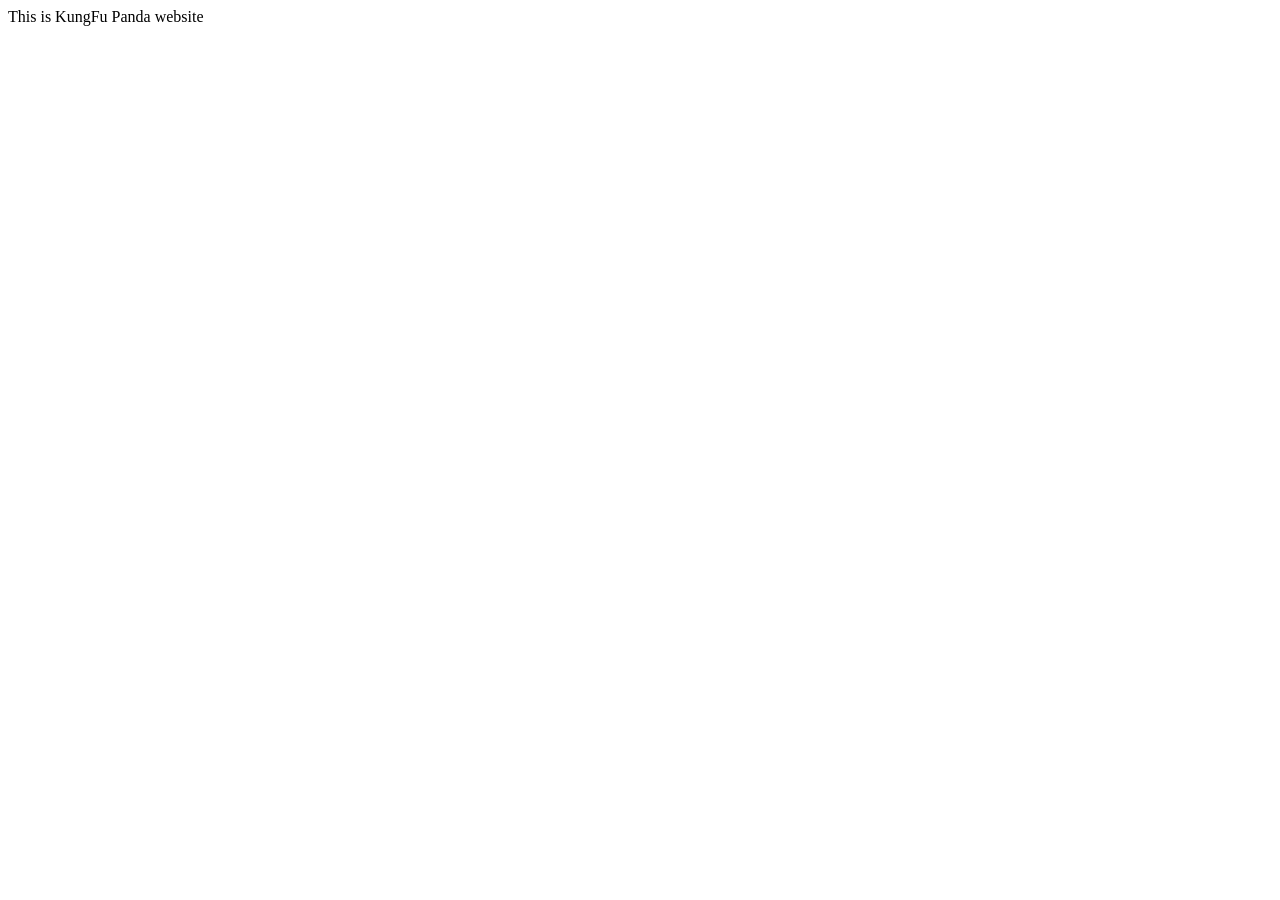
==== index.html @ 824d5fcd "this is a commit message template. You can edit it to describe your changes." ====
<html>
  <head>
    <!-- This is a comment -->
    <meta charset="UTF-8" />
    <meta name="description" content="KungFu Panda website">
    <!-- This is my first page -->
    <meta name="author" content="Tamer Solieman">
    <title>This is KungFu Panda</title>
  </head>
  <body>
    This is KungFu Panda website
  </body>
</html>
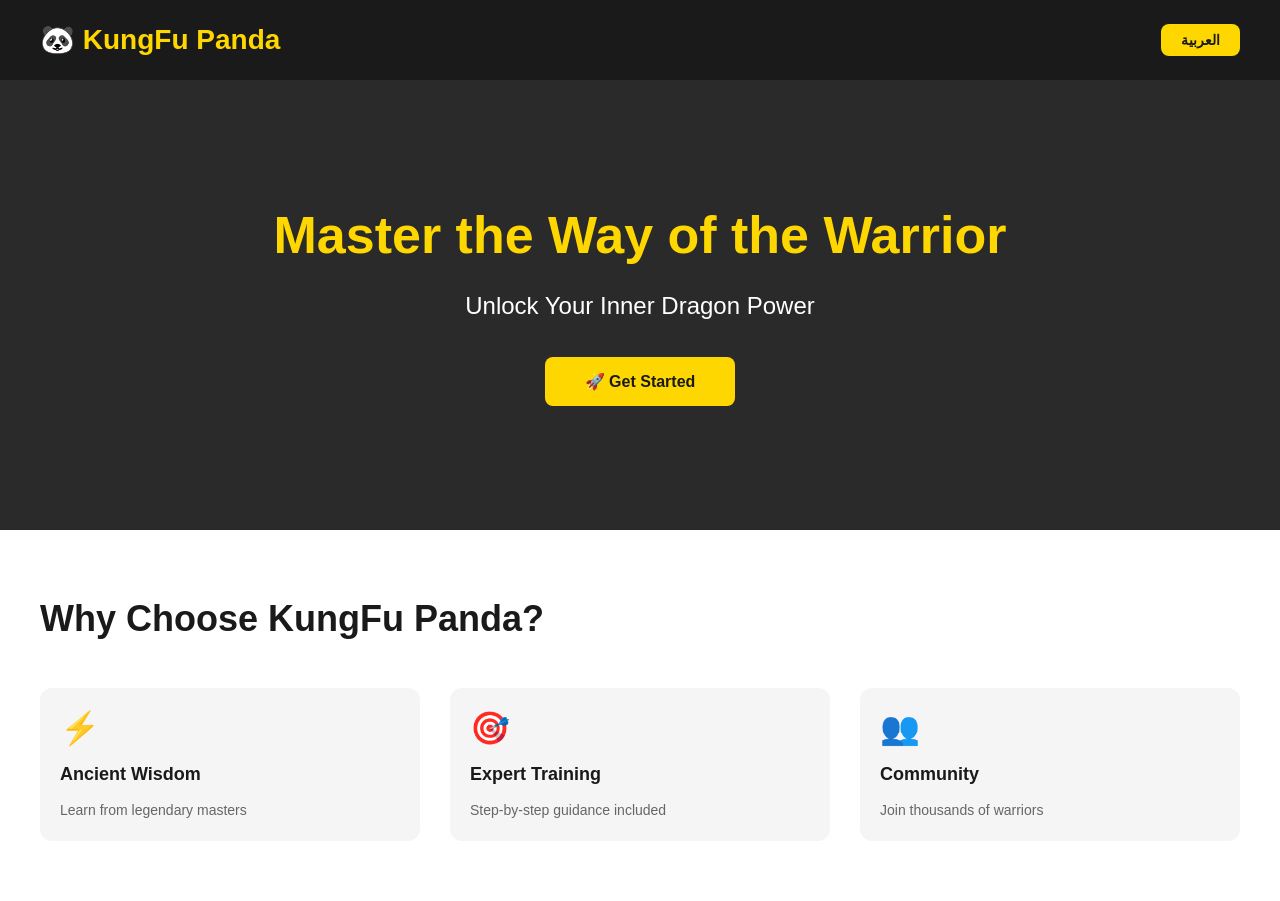
==== commit cf9b73ca: "Try to add the new design" ====
--- a/index.html
+++ b/index.html
@@ -1,13 +1,583 @@
-<html>
+<!DOCTYPE html>
+<html id="root" lang="en">
   <head>
-    <!-- This is a comment -->
     <meta charset="UTF-8" />
-    <meta name="description" content="KungFu Panda website">
-    <!-- This is my first page -->
+    <meta name="description" content="KungFu Panda - Master the Way of the Warrior">
     <meta name="author" content="Tamer Solieman">
-    <title>This is KungFu Panda</title>
+    <meta name="viewport" content="width=device-width, initial-scale=1.0">
+    <title>KungFu Panda</title>
+    <style>
+      /* ========================================
+         DESIGN SYSTEM VARIABLES (from personal.pen)
+         ======================================== */
+      :root {
+        /* Colors */
+        --color-primary: #FFD700;
+        --color-primary-dark: #FFC700;
+        --color-background-dark: #1a1a1a;
+        --color-background-darker: #2a2a2a;
+        --color-background-light: #FFFFFF;
+        --color-background-card: #f5f5f5;
+        --color-text-primary: #1a1a1a;
+        --color-text-secondary: #666666;
+        --color-text-light: #FFFFFF;
+
+        /* Typography - Font Sizes */
+        --font-size-logo: 28px;
+        --font-size-hero-title: 52px;
+        --font-size-hero-subtitle: 24px;
+        --font-size-section-title: 36px;
+        --font-size-feature-title: 18px;
+        --font-size-feature-desc: 14px;
+        --font-size-button: 16px;
+        --font-size-lang-switch: 14px;
+
+        /* Typography - Font Weights */
+        --font-weight-regular: 400;
+        --font-weight-semibold: 600;
+        --font-weight-bold: 700;
+
+        /* Spacing */
+        --spacing-xs: 8px;
+        --spacing-sm: 12px;
+        --spacing-md: 20px;
+        --spacing-lg: 40px;
+        --spacing-xl: 60px;
+        --spacing-gap-card: 20px;
+        --spacing-gap-content: 40px;
+        --spacing-gap-feature: 30px;
+
+        /* Border Radius */
+        --radius-button: 8px;
+        --radius-card: 12px;
+
+        /* Component Dimensions */
+        --header-height: 80px;
+        --hero-height: 450px;
+
+        /* Animation/Transition */
+        --transition-duration: 0.3s;
+      }
+
+      /* ========================================
+         GLOBAL STYLES
+         ======================================== */
+      * {
+        margin: 0;
+        padding: 0;
+        box-sizing: border-box;
+      }
+
+      html {
+        scroll-behavior: smooth;
+      }
+
+      body {
+        font-family: -apple-system, BlinkMacSystemFont, 'Segoe UI', 'Roboto', 'Inter', sans-serif;
+        background-color: var(--color-background-light);
+        color: var(--color-text-primary);
+        line-height: 1.6;
+      }
+
+      /* ========================================
+         HEADER & NAVIGATION
+         ======================================== */
+      header {
+        background-color: var(--color-background-dark);
+        height: var(--header-height);
+        padding: var(--spacing-md) var(--spacing-lg);
+        display: flex;
+        justify-content: space-between;
+        align-items: center;
+        position: relative;
+        z-index: 100;
+      }
+
+      .logo {
+        font-size: var(--font-size-logo);
+        font-weight: var(--font-weight-bold);
+        color: var(--color-primary);
+        letter-spacing: 0;
+        white-space: nowrap;
+      }
+
+      .language-switch {
+        background-color: var(--color-primary);
+        color: var(--color-background-dark);
+        border: none;
+        padding: var(--spacing-xs) var(--spacing-md);
+        border-radius: var(--radius-button);
+        font-size: var(--font-size-lang-switch);
+        font-weight: var(--font-weight-semibold);
+        cursor: pointer;
+        transition: all var(--transition-duration) ease;
+        white-space: nowrap;
+      }
+
+      .language-switch:hover {
+        background-color: var(--color-primary-dark);
+        transform: translateY(-2px);
+      }
+
+      .language-switch:active {
+        transform: translateY(0);
+      }
+
+      /* ========================================
+         HERO SECTION
+         ======================================== */
+      .hero {
+        background-color: var(--color-background-darker);
+        padding: var(--spacing-xl) var(--spacing-lg);
+        display: flex;
+        flex-direction: column;
+        justify-content: center;
+        align-items: center;
+        gap: var(--spacing-md);
+        min-height: var(--hero-height);
+        text-align: center;
+      }
+
+      .hero h1 {
+        font-size: var(--font-size-hero-title);
+        font-weight: var(--font-weight-bold);
+        color: var(--color-primary);
+        max-width: 900px;
+        line-height: 1.2;
+      }
+
+      .hero p {
+        font-size: var(--font-size-hero-subtitle);
+        font-weight: var(--font-weight-regular);
+        color: var(--color-text-light);
+        max-width: 900px;
+      }
+
+      .hero .cta-button {
+        margin-top: var(--spacing-sm);
+      }
+
+      /* ========================================
+         CTA BUTTON
+         ======================================== */
+      .cta-button {
+        background-color: var(--color-primary);
+        color: var(--color-background-dark);
+        border: none;
+        padding: 15px var(--spacing-lg);
+        border-radius: var(--radius-button);
+        font-size: var(--font-size-button);
+        font-weight: var(--font-weight-semibold);
+        cursor: pointer;
+        transition: all var(--transition-duration) ease;
+        display: inline-block;
+        user-select: none;
+      }
+
+      .cta-button:hover {
+        background-color: var(--color-primary-dark);
+        transform: translateY(-2px);
+        box-shadow: 0 4px 12px rgba(255, 215, 0, 0.3);
+      }
+
+      .cta-button:active {
+        transform: translateY(0);
+      }
+
+      /* ========================================
+         CONTENT SECTION
+         ======================================== */
+      .content-section {
+        background-color: var(--color-background-light);
+        padding: var(--spacing-xl) var(--spacing-lg);
+      }
+
+      .section-title {
+        font-size: var(--font-size-section-title);
+        font-weight: var(--font-weight-bold);
+        color: var(--color-text-primary);
+        margin-bottom: var(--spacing-gap-content);
+        text-align: left;
+      }
+
+      /* ========================================
+         FEATURES GRID
+         ======================================== */
+      .features {
+        display: grid;
+        grid-template-columns: repeat(auto-fit, minmax(320px, 1fr));
+        gap: var(--spacing-gap-feature);
+      }
+
+      .feature-card {
+        background-color: var(--color-background-card);
+        padding: var(--spacing-gap-card);
+        border-radius: var(--radius-card);
+        display: flex;
+        flex-direction: column;
+        gap: var(--spacing-sm);
+        transition: all var(--transition-duration) ease;
+      }
+
+      .feature-card:hover {
+        transform: translateY(-4px);
+        box-shadow: 0 8px 16px rgba(0, 0, 0, 0.1);
+      }
+
+      .feature-icon {
+        font-size: 32px;
+        line-height: 1;
+        height: 40px;
+        display: flex;
+        align-items: center;
+      }
+
+      .feature-title {
+        font-size: var(--font-size-feature-title);
+        font-weight: var(--font-weight-bold);
+        color: var(--color-text-primary);
+      }
+
+      .feature-desc {
+        font-size: var(--font-size-feature-desc);
+        color: var(--color-text-secondary);
+        line-height: 1.5;
+      }
+
+      /* ========================================
+         LANGUAGE SUPPORT (RTL/LTR)
+         ======================================== */
+      .hidden {
+        display: none !important;
+      }
+
+      html[lang="en"] {
+        direction: ltr;
+      }
+
+      html[lang="ar"] {
+        direction: rtl;
+      }
+
+      html[lang="ar"] header {
+        flex-direction: row-reverse;
+      }
+
+      html[lang="ar"] .section-title {
+        text-align: right;
+      }
+
+      html[lang="ar"] .hero h1,
+      html[lang="ar"] .hero p {
+        text-align: right;
+      }
+
+      html[lang="ar"] .feature-card {
+        text-align: right;
+      }
+
+      html[lang="ar"] .feature-icon {
+        justify-content: flex-end;
+      }
+
+      /* ========================================
+         RESPONSIVE DESIGN - Tablet
+         ======================================== */
+      @media (max-width: 1024px) {
+        .hero h1 {
+          font-size: 42px;
+        }
+
+        .hero p {
+          font-size: 20px;
+        }
+
+        .section-title {
+          font-size: 28px;
+        }
+      }
+
+      /* ========================================
+         RESPONSIVE DESIGN - Mobile
+         ======================================== */
+      @media (max-width: 768px) {
+        header {
+          padding: var(--spacing-md) var(--spacing-md);
+          height: auto;
+          flex-wrap: wrap;
+          gap: var(--spacing-md);
+        }
+
+        .logo {
+          font-size: 24px;
+        }
+
+        .language-switch {
+          padding: var(--spacing-xs) 16px;
+          font-size: 12px;
+        }
+
+        .hero {
+          padding: var(--spacing-lg) var(--spacing-md);
+          min-height: 350px;
+          gap: var(--spacing-md);
+        }
+
+        .hero h1 {
+          font-size: 32px;
+        }
+
+        .hero p {
+          font-size: 18px;
+        }
+
+        .cta-button {
+          padding: 12px 32px;
+          font-size: 14px;
+        }
+
+        .content-section {
+          padding: var(--spacing-lg) var(--spacing-md);
+        }
+
+        .section-title {
+          font-size: 24px;
+          margin-bottom: 30px;
+        }
+
+        .features {
+          grid-template-columns: 1fr;
+          gap: 20px;
+        }
+
+        .feature-card {
+          padding: 16px;
+        }
+      }
+
+      /* ========================================
+         RESPONSIVE DESIGN - Small Mobile
+         ======================================== */
+      @media (max-width: 480px) {
+        header {
+          flex-direction: column;
+          gap: var(--spacing-sm);
+          padding: var(--spacing-md) var(--spacing-md);
+        }
+
+        html[lang="ar"] header {
+          flex-direction: column;
+        }
+
+        .logo {
+          font-size: 20px;
+        }
+
+        .hero {
+          padding: 30px 15px;
+          gap: 16px;
+        }
+
+        .hero h1 {
+          font-size: 24px;
+        }
+
+        .hero p {
+          font-size: 16px;
+        }
+
+        .cta-button {
+          padding: 12px 24px;
+          font-size: 14px;
+        }
+
+        .content-section {
+          padding: 30px 15px;
+        }
+
+        .section-title {
+          font-size: 20px;
+          margin-bottom: 20px;
+        }
+
+        .feature-card {
+          padding: 12px;
+        }
+
+        .feature-title {
+          font-size: 16px;
+        }
+
+        .feature-desc {
+          font-size: 13px;
+        }
+      }
+
+      /* ========================================
+         ACCESSIBILITY
+         ======================================== */
+      @media (prefers-reduced-motion: reduce) {
+        * {
+          animation-duration: 0.01ms !important;
+          animation-iteration-count: 1 !important;
+          transition-duration: 0.01ms !important;
+        }
+      }
+
+      @media (prefers-color-scheme: dark) {
+        :root {
+          --color-background-card: #333333;
+          --color-text-secondary: #999999;
+        }
+      }
+    </style>
   </head>
   <body>
-    This is KungFu Panda website
+    <!-- ============ HEADER ============ -->
+    <header>
+      <div class="logo">
+        <span class="en-content">🐼 KungFu Panda</span>
+        <span class="ar-content hidden">🐼 كونغ فو باندا</span>
+      </div>
+      <button class="language-switch" onclick="toggleLanguage()" aria-label="Toggle language">
+        <span class="en-content">العربية</span>
+        <span class="ar-content hidden">English</span>
+      </button>
+    </header>
+
+    <!-- ============ HERO SECTION ============ -->
+    <section class="hero">
+      <h1 class="en-content">Master the Way of the Warrior</h1>
+      <h1 class="ar-content hidden">إتقن طريق المحارب</h1>
+
+      <p class="en-content">Unlock Your Inner Dragon Power</p>
+      <p class="ar-content hidden">أطلق قوة التنين الداخلية</p>
+
+      <button class="cta-button" onclick="handleCTA()">
+        <span class="en-content">🚀 Get Started</span>
+        <span class="ar-content hidden">ابدأ الآن 🚀</span>
+      </button>
+    </section>
+
+    <!-- ============ CONTENT SECTION ============ -->
+    <section class="content-section">
+      <h2 class="section-title">
+        <span class="en-content">Why Choose KungFu Panda?</span>
+        <span class="ar-content hidden">لماذا تختار كونغ فو باندا؟</span>
+      </h2>
+
+      <div class="features">
+        <!-- Feature Card 1: Ancient Wisdom -->
+        <article class="feature-card">
+          <div class="feature-icon" aria-hidden="true">⚡</div>
+          <h3 class="feature-title">
+            <span class="en-content">Ancient Wisdom</span>
+            <span class="ar-content hidden">الحكمة القديمة</span>
+          </h3>
+          <p class="feature-desc">
+            <span class="en-content">Learn from legendary masters</span>
+            <span class="ar-content hidden">تعلم من الأساتذة الأسطوريين</span>
+          </p>
+        </article>
+
+        <!-- Feature Card 2: Expert Training -->
+        <article class="feature-card">
+          <div class="feature-icon" aria-hidden="true">🎯</div>
+          <h3 class="feature-title">
+            <span class="en-content">Expert Training</span>
+            <span class="ar-content hidden">التدريب المتخصص</span>
+          </h3>
+          <p class="feature-desc">
+            <span class="en-content">Step-by-step guidance included</span>
+            <span class="ar-content hidden">إرشادات خطوة بخطوة مضمونة</span>
+          </p>
+        </article>
+
+        <!-- Feature Card 3: Community -->
+        <article class="feature-card">
+          <div class="feature-icon" aria-hidden="true">👥</div>
+          <h3 class="feature-title">
+            <span class="en-content">Community</span>
+            <span class="ar-content hidden">المجتمع</span>
+          </h3>
+          <p class="feature-desc">
+            <span class="en-content">Join thousands of warriors</span>
+            <span class="ar-content hidden">انضم لآلاف المحاربين</span>
+          </p>
+        </article>
+      </div>
+    </section>
+
+    <!-- ============ JAVASCRIPT ============ -->
+    <script>
+      /**
+       * Toggle between English and Arabic languages
+       * Switches language, updates visibility, and saves preference
+       */
+      function toggleLanguage() {
+        const root = document.getElementById('root');
+        const enElements = document.querySelectorAll('.en-content');
+        const arElements = document.querySelectorAll('.ar-content');
+        const currentLang = root.lang;
+
+        if (currentLang === 'en') {
+          // Switch to Arabic (RTL)
+          root.lang = 'ar';
+          enElements.forEach(el => el.classList.add('hidden'));
+          arElements.forEach(el => el.classList.remove('hidden'));
+          localStorage.setItem('preferredLanguage', 'ar');
+          document.documentElement.setAttribute('lang', 'ar');
+        } else {
+          // Switch to English (LTR)
+          root.lang = 'en';
+          enElements.forEach(el => el.classList.remove('hidden'));
+          arElements.forEach(el => el.classList.add('hidden'));
+          localStorage.setItem('preferredLanguage', 'en');
+          document.documentElement.setAttribute('lang', 'en');
+        }
+      }
+
+      /**
+       * Handle CTA button click
+       * Shows a message in the user's selected language
+       */
+      function handleCTA() {
+        const lang = document.getElementById('root').lang;
+        const messages = {
+          en: 'Thank you for your interest! This is a prototype.',
+          ar: 'شكراً لاهتمامك! هذا نموذج أولي.'
+        };
+        alert(messages[lang] || messages.en);
+      }
+
+      /**
+       * Initialize language preference on page load
+       * Loads saved language from localStorage or defaults to English
+       */
+      function initializeLanguage() {
+        const root = document.getElementById('root');
+        const savedLang = localStorage.getItem('preferredLanguage') || 'en';
+        const enElements = document.querySelectorAll('.en-content');
+        const arElements = document.querySelectorAll('.ar-content');
+
+        root.lang = savedLang;
+        document.documentElement.setAttribute('lang', savedLang);
+
+        if (savedLang === 'ar') {
+          enElements.forEach(el => el.classList.add('hidden'));
+          arElements.forEach(el => el.classList.remove('hidden'));
+        } else {
+          enElements.forEach(el => el.classList.remove('hidden'));
+          arElements.forEach(el => el.classList.add('hidden'));
+        }
+      }
+
+      // Initialize on page load
+      if (document.readyState === 'loading') {
+        document.addEventListener('DOMContentLoaded', initializeLanguage);
+      } else {
+        initializeLanguage();
+      }
+    </script>
   </body>
 </html>
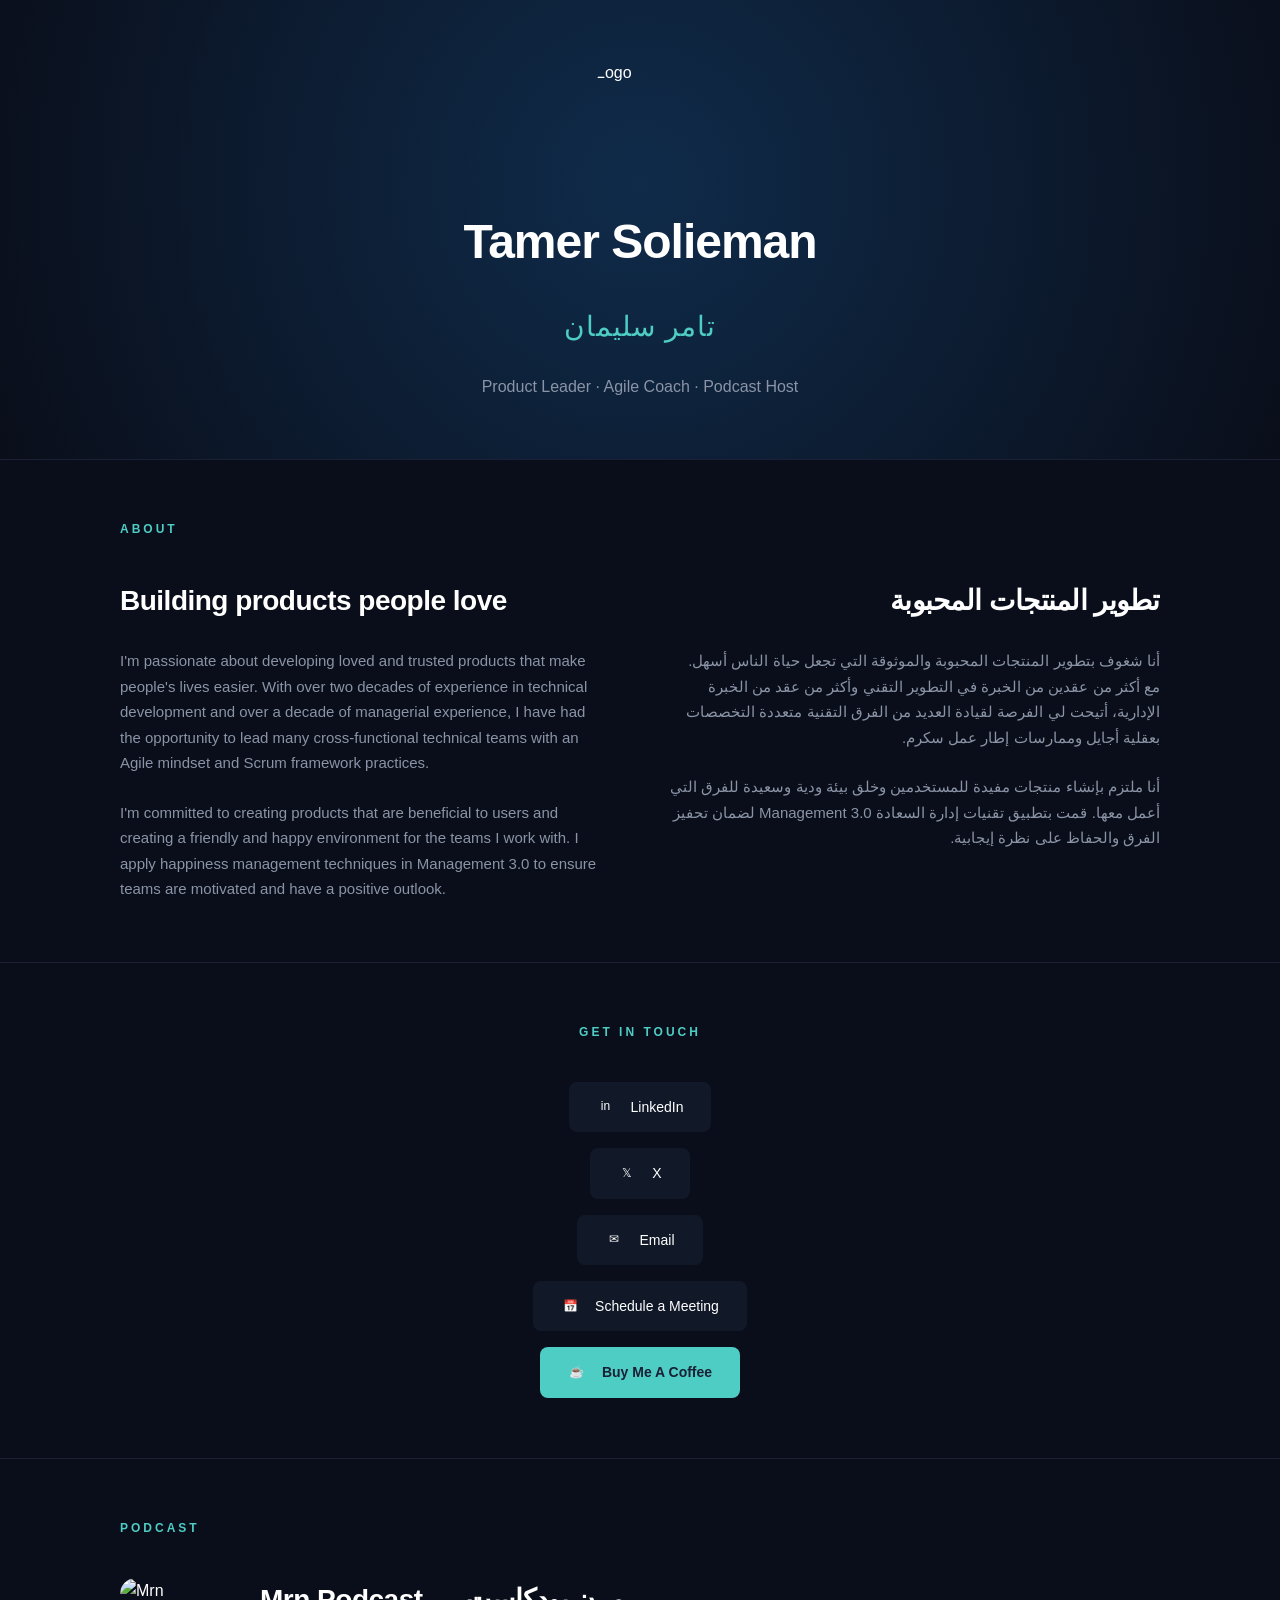
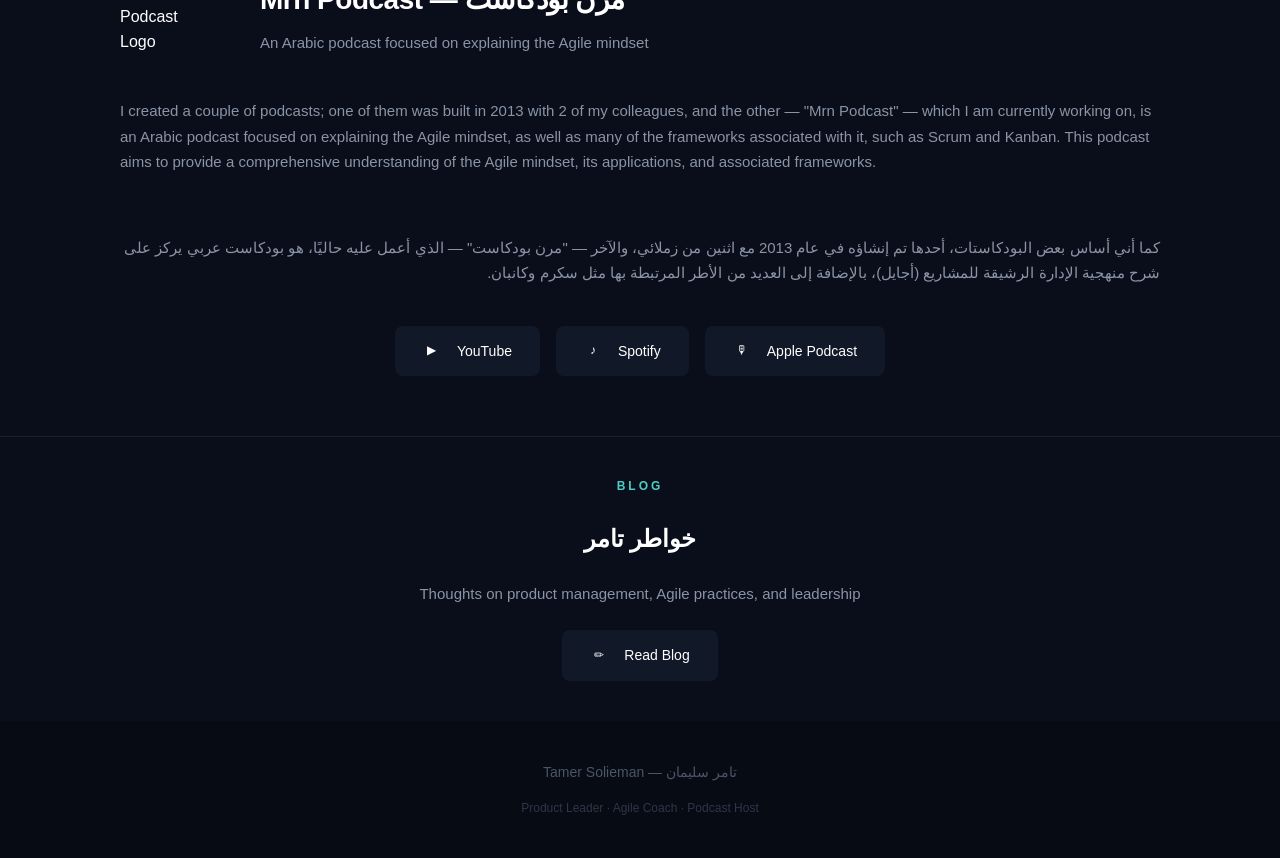
==== commit b9bd5f1b: "Add the new design for the website, including the new index.html and the settings for the VSCode edi" ====
--- a/index.html
+++ b/index.html
@@ -1,583 +1,127 @@
 <!DOCTYPE html>
-<html id="root" lang="en">
-  <head>
-    <meta charset="UTF-8" />
-    <meta name="description" content="KungFu Panda - Master the Way of the Warrior">
+<html lang="en">
+<head>
+    <meta charset="UTF-8">
+    <meta name="viewport" content="width=device-width, initial-scale=1.0">
+    <meta name="description" content="Tamer Solieman - Product Leader, Agile Coach, and Podcast Host">
     <meta name="author" content="Tamer Solieman">
-    <meta name="viewport" content="width=device-width, initial-scale=1.0">
-    <title>KungFu Panda</title>
-    <style>
-      /* ========================================
-         DESIGN SYSTEM VARIABLES (from personal.pen)
-         ======================================== */
-      :root {
-        /* Colors */
-        --color-primary: #FFD700;
-        --color-primary-dark: #FFC700;
-        --color-background-dark: #1a1a1a;
-        --color-background-darker: #2a2a2a;
-        --color-background-light: #FFFFFF;
-        --color-background-card: #f5f5f5;
-        --color-text-primary: #1a1a1a;
-        --color-text-secondary: #666666;
-        --color-text-light: #FFFFFF;
+    <title>Tamer Solieman — تامر سليمان</title>
+    <link rel="stylesheet" href="styles.css">
+</head>
+<body>
+    <main class="personal-page">
+        <!-- Header Section -->
+        <section class="header">
+            <div class="logo">
+                <img src="./images/generated-1770490491714.png" alt="Logo">
+            </div>
+            <h1 class="name-en">Tamer Solieman</h1>
+            <h2 class="name-ar">تامر سليمان</h2>
+            <p class="tagline">Product Leader · Agile Coach · Podcast Host</p>
+        </section>
 
-        /* Typography - Font Sizes */
-        --font-size-logo: 28px;
-        --font-size-hero-title: 52px;
-        --font-size-hero-subtitle: 24px;
-        --font-size-section-title: 36px;
-        --font-size-feature-title: 18px;
-        --font-size-feature-desc: 14px;
-        --font-size-button: 16px;
-        --font-size-lang-switch: 14px;
+        <!-- Divider -->
+        <div class="divider"></div>
 
-        /* Typography - Font Weights */
-        --font-weight-regular: 400;
-        --font-weight-semibold: 600;
-        --font-weight-bold: 700;
+        <!-- About Section -->
+        <section class="about-section">
+            <h3 class="section-label">ABOUT</h3>
+            <div class="about-columns">
+                <div class="about-column">
+                    <h4 class="about-title">Building products people love</h4>
+                    <p class="about-text">I'm passionate about developing loved and trusted products that make people's lives easier. With over two decades of experience in technical development and over a decade of managerial experience, I have had the opportunity to lead many cross-functional technical teams with an Agile mindset and Scrum framework practices.</p>
+                    <p class="about-text">I'm committed to creating products that are beneficial to users and creating a friendly and happy environment for the teams I work with. I apply happiness management techniques in Management 3.0 to ensure teams are motivated and have a positive outlook.</p>
+                </div>
+                <div class="about-column about-ar">
+                    <h4 class="about-title">تطوير المنتجات المحبوبة</h4>
+                    <p class="about-text">أنا شغوف بتطوير المنتجات المحبوبة والموثوقة التي تجعل حياة الناس أسهل. مع أكثر من عقدين من الخبرة في التطوير التقني وأكثر من عقد من الخبرة الإدارية، أتيحت لي الفرصة لقيادة العديد من الفرق التقنية متعددة التخصصات بعقلية أجايل وممارسات إطار عمل سكرم.</p>
+                    <p class="about-text">أنا ملتزم بإنشاء منتجات مفيدة للمستخدمين وخلق بيئة ودية وسعيدة للفرق التي أعمل معها. قمت بتطبيق تقنيات إدارة السعادة Management 3.0 لضمان تحفيز الفرق والحفاظ على نظرة إيجابية.</p>
+                </div>
+            </div>
+        </section>
 
-        /* Spacing */
-        --spacing-xs: 8px;
-        --spacing-sm: 12px;
-        --spacing-md: 20px;
-        --spacing-lg: 40px;
-        --spacing-xl: 60px;
-        --spacing-gap-card: 20px;
-        --spacing-gap-content: 40px;
-        --spacing-gap-feature: 30px;
+        <!-- Divider -->
+        <div class="divider"></div>
 
-        /* Border Radius */
-        --radius-button: 8px;
-        --radius-card: 12px;
+        <!-- Contact Section -->
+        <section class="contact-section">
+            <h3 class="section-label">GET IN TOUCH</h3>
+            <div class="contact-buttons">
+                <a href="#" class="btn btn-secondary">
+                    <span class="icon">in</span>
+                    LinkedIn
+                </a>
+                <a href="#" class="btn btn-secondary">
+                    <span class="icon">𝕏</span>
+                    X
+                </a>
+                <a href="#" class="btn btn-secondary">
+                    <span class="icon">✉</span>
+                    Email
+                </a>
+                <a href="#" class="btn btn-secondary">
+                    <span class="icon">📅</span>
+                    Schedule a Meeting
+                </a>
+                <a href="#" class="btn btn-primary">
+                    <span class="icon">☕</span>
+                    Buy Me A Coffee
+                </a>
+            </div>
+        </section>
 
-        /* Component Dimensions */
-        --header-height: 80px;
-        --hero-height: 450px;
+        <!-- Divider -->
+        <div class="divider"></div>
 
-        /* Animation/Transition */
-        --transition-duration: 0.3s;
-      }
+        <!-- Podcast Section -->
+        <section class="podcast-section">
+            <h3 class="section-label">PODCAST</h3>
+            <div class="podcast-header">
+                <img src="./images/generated-1770490557885.png" alt="Mrn Podcast Logo" class="podcast-logo">
+                <div class="podcast-title-group">
+                    <h4 class="podcast-title">Mrn Podcast — مرن بودكاست</h4>
+                    <p class="podcast-subtitle">An Arabic podcast focused on explaining the Agile mindset</p>
+                </div>
+            </div>
+            <div class="podcast-description">
+                <p class="podcast-text">I created a couple of podcasts; one of them was built in 2013 with 2 of my colleagues, and the other — "Mrn Podcast" — which I am currently working on, is an Arabic podcast focused on explaining the Agile mindset, as well as many of the frameworks associated with it, such as Scrum and Kanban. This podcast aims to provide a comprehensive understanding of the Agile mindset, its applications, and associated frameworks.</p>
+                <p class="podcast-text podcast-text-ar">كما أني أساس بعض البودكاستات، أحدها تم إنشاؤه في عام 2013 مع اثنين من زملائي، والآخر — "مرن بودكاست" — الذي أعمل عليه حاليًا، هو بودكاست عربي يركز على شرح منهجية الإدارة الرشيقة للمشاريع (أجايل)، بالإضافة إلى العديد من الأطر المرتبطة بها مثل سكرم وكانبان.</p>
+            </div>
+            <div class="podcast-platforms">
+                <a href="#" class="btn btn-secondary">
+                    <span class="icon">▶</span>
+                    YouTube
+                </a>
+                <a href="#" class="btn btn-secondary">
+                    <span class="icon">♪</span>
+                    Spotify
+                </a>
+                <a href="#" class="btn btn-secondary">
+                    <span class="icon">🎙</span>
+                    Apple Podcast
+                </a>
+            </div>
+        </section>
 
-      /* ========================================
-         GLOBAL STYLES
-         ======================================== */
-      * {
-        margin: 0;
-        padding: 0;
-        box-sizing: border-box;
-      }
+        <!-- Divider -->
+        <div class="divider"></div>
 
-      html {
-        scroll-behavior: smooth;
-      }
+        <!-- Blog Section -->
+        <section class="blog-section">
+            <h3 class="section-label">BLOG</h3>
+            <h4 class="blog-title">خواطر تامر</h4>
+            <p class="blog-desc">Thoughts on product management, Agile practices, and leadership</p>
+            <a href="#" class="btn btn-secondary">
+                <span class="icon">✏</span>
+                Read Blog
+            </a>
+        </section>
 
-      body {
-        font-family: -apple-system, BlinkMacSystemFont, 'Segoe UI', 'Roboto', 'Inter', sans-serif;
-        background-color: var(--color-background-light);
-        color: var(--color-text-primary);
-        line-height: 1.6;
-      }
-
-      /* ========================================
-         HEADER & NAVIGATION
-         ======================================== */
-      header {
-        background-color: var(--color-background-dark);
-        height: var(--header-height);
-        padding: var(--spacing-md) var(--spacing-lg);
-        display: flex;
-        justify-content: space-between;
-        align-items: center;
-        position: relative;
-        z-index: 100;
-      }
-
-      .logo {
-        font-size: var(--font-size-logo);
-        font-weight: var(--font-weight-bold);
-        color: var(--color-primary);
-        letter-spacing: 0;
-        white-space: nowrap;
-      }
-
-      .language-switch {
-        background-color: var(--color-primary);
-        color: var(--color-background-dark);
-        border: none;
-        padding: var(--spacing-xs) var(--spacing-md);
-        border-radius: var(--radius-button);
-        font-size: var(--font-size-lang-switch);
-        font-weight: var(--font-weight-semibold);
-        cursor: pointer;
-        transition: all var(--transition-duration) ease;
-        white-space: nowrap;
-      }
-
-      .language-switch:hover {
-        background-color: var(--color-primary-dark);
-        transform: translateY(-2px);
-      }
-
-      .language-switch:active {
-        transform: translateY(0);
-      }
-
-      /* ========================================
-         HERO SECTION
-         ======================================== */
-      .hero {
-        background-color: var(--color-background-darker);
-        padding: var(--spacing-xl) var(--spacing-lg);
-        display: flex;
-        flex-direction: column;
-        justify-content: center;
-        align-items: center;
-        gap: var(--spacing-md);
-        min-height: var(--hero-height);
-        text-align: center;
-      }
-
-      .hero h1 {
-        font-size: var(--font-size-hero-title);
-        font-weight: var(--font-weight-bold);
-        color: var(--color-primary);
-        max-width: 900px;
-        line-height: 1.2;
-      }
-
-      .hero p {
-        font-size: var(--font-size-hero-subtitle);
-        font-weight: var(--font-weight-regular);
-        color: var(--color-text-light);
-        max-width: 900px;
-      }
-
-      .hero .cta-button {
-        margin-top: var(--spacing-sm);
-      }
-
-      /* ========================================
-         CTA BUTTON
-         ======================================== */
-      .cta-button {
-        background-color: var(--color-primary);
-        color: var(--color-background-dark);
-        border: none;
-        padding: 15px var(--spacing-lg);
-        border-radius: var(--radius-button);
-        font-size: var(--font-size-button);
-        font-weight: var(--font-weight-semibold);
-        cursor: pointer;
-        transition: all var(--transition-duration) ease;
-        display: inline-block;
-        user-select: none;
-      }
-
-      .cta-button:hover {
-        background-color: var(--color-primary-dark);
-        transform: translateY(-2px);
-        box-shadow: 0 4px 12px rgba(255, 215, 0, 0.3);
-      }
-
-      .cta-button:active {
-        transform: translateY(0);
-      }
-
-      /* ========================================
-         CONTENT SECTION
-         ======================================== */
-      .content-section {
-        background-color: var(--color-background-light);
-        padding: var(--spacing-xl) var(--spacing-lg);
-      }
-
-      .section-title {
-        font-size: var(--font-size-section-title);
-        font-weight: var(--font-weight-bold);
-        color: var(--color-text-primary);
-        margin-bottom: var(--spacing-gap-content);
-        text-align: left;
-      }
-
-      /* ========================================
-         FEATURES GRID
-         ======================================== */
-      .features {
-        display: grid;
-        grid-template-columns: repeat(auto-fit, minmax(320px, 1fr));
-        gap: var(--spacing-gap-feature);
-      }
-
-      .feature-card {
-        background-color: var(--color-background-card);
-        padding: var(--spacing-gap-card);
-        border-radius: var(--radius-card);
-        display: flex;
-        flex-direction: column;
-        gap: var(--spacing-sm);
-        transition: all var(--transition-duration) ease;
-      }
-
-      .feature-card:hover {
-        transform: translateY(-4px);
-        box-shadow: 0 8px 16px rgba(0, 0, 0, 0.1);
-      }
-
-      .feature-icon {
-        font-size: 32px;
-        line-height: 1;
-        height: 40px;
-        display: flex;
-        align-items: center;
-      }
-
-      .feature-title {
-        font-size: var(--font-size-feature-title);
-        font-weight: var(--font-weight-bold);
-        color: var(--color-text-primary);
-      }
-
-      .feature-desc {
-        font-size: var(--font-size-feature-desc);
-        color: var(--color-text-secondary);
-        line-height: 1.5;
-      }
-
-      /* ========================================
-         LANGUAGE SUPPORT (RTL/LTR)
-         ======================================== */
-      .hidden {
-        display: none !important;
-      }
-
-      html[lang="en"] {
-        direction: ltr;
-      }
-
-      html[lang="ar"] {
-        direction: rtl;
-      }
-
-      html[lang="ar"] header {
-        flex-direction: row-reverse;
-      }
-
-      html[lang="ar"] .section-title {
-        text-align: right;
-      }
-
-      html[lang="ar"] .hero h1,
-      html[lang="ar"] .hero p {
-        text-align: right;
-      }
-
-      html[lang="ar"] .feature-card {
-        text-align: right;
-      }
-
-      html[lang="ar"] .feature-icon {
-        justify-content: flex-end;
-      }
-
-      /* ========================================
-         RESPONSIVE DESIGN - Tablet
-         ======================================== */
-      @media (max-width: 1024px) {
-        .hero h1 {
-          font-size: 42px;
-        }
-
-        .hero p {
-          font-size: 20px;
-        }
-
-        .section-title {
-          font-size: 28px;
-        }
-      }
-
-      /* ========================================
-         RESPONSIVE DESIGN - Mobile
-         ======================================== */
-      @media (max-width: 768px) {
-        header {
-          padding: var(--spacing-md) var(--spacing-md);
-          height: auto;
-          flex-wrap: wrap;
-          gap: var(--spacing-md);
-        }
-
-        .logo {
-          font-size: 24px;
-        }
-
-        .language-switch {
-          padding: var(--spacing-xs) 16px;
-          font-size: 12px;
-        }
-
-        .hero {
-          padding: var(--spacing-lg) var(--spacing-md);
-          min-height: 350px;
-          gap: var(--spacing-md);
-        }
-
-        .hero h1 {
-          font-size: 32px;
-        }
-
-        .hero p {
-          font-size: 18px;
-        }
-
-        .cta-button {
-          padding: 12px 32px;
-          font-size: 14px;
-        }
-
-        .content-section {
-          padding: var(--spacing-lg) var(--spacing-md);
-        }
-
-        .section-title {
-          font-size: 24px;
-          margin-bottom: 30px;
-        }
-
-        .features {
-          grid-template-columns: 1fr;
-          gap: 20px;
-        }
-
-        .feature-card {
-          padding: 16px;
-        }
-      }
-
-      /* ========================================
-         RESPONSIVE DESIGN - Small Mobile
-         ======================================== */
-      @media (max-width: 480px) {
-        header {
-          flex-direction: column;
-          gap: var(--spacing-sm);
-          padding: var(--spacing-md) var(--spacing-md);
-        }
-
-        html[lang="ar"] header {
-          flex-direction: column;
-        }
-
-        .logo {
-          font-size: 20px;
-        }
-
-        .hero {
-          padding: 30px 15px;
-          gap: 16px;
-        }
-
-        .hero h1 {
-          font-size: 24px;
-        }
-
-        .hero p {
-          font-size: 16px;
-        }
-
-        .cta-button {
-          padding: 12px 24px;
-          font-size: 14px;
-        }
-
-        .content-section {
-          padding: 30px 15px;
-        }
-
-        .section-title {
-          font-size: 20px;
-          margin-bottom: 20px;
-        }
-
-        .feature-card {
-          padding: 12px;
-        }
-
-        .feature-title {
-          font-size: 16px;
-        }
-
-        .feature-desc {
-          font-size: 13px;
-        }
-      }
-
-      /* ========================================
-         ACCESSIBILITY
-         ======================================== */
-      @media (prefers-reduced-motion: reduce) {
-        * {
-          animation-duration: 0.01ms !important;
-          animation-iteration-count: 1 !important;
-          transition-duration: 0.01ms !important;
-        }
-      }
-
-      @media (prefers-color-scheme: dark) {
-        :root {
-          --color-background-card: #333333;
-          --color-text-secondary: #999999;
-        }
-      }
-    </style>
-  </head>
-  <body>
-    <!-- ============ HEADER ============ -->
-    <header>
-      <div class="logo">
-        <span class="en-content">🐼 KungFu Panda</span>
-        <span class="ar-content hidden">🐼 كونغ فو باندا</span>
-      </div>
-      <button class="language-switch" onclick="toggleLanguage()" aria-label="Toggle language">
-        <span class="en-content">العربية</span>
-        <span class="ar-content hidden">English</span>
-      </button>
-    </header>
-
-    <!-- ============ HERO SECTION ============ -->
-    <section class="hero">
-      <h1 class="en-content">Master the Way of the Warrior</h1>
-      <h1 class="ar-content hidden">إتقن طريق المحارب</h1>
-
-      <p class="en-content">Unlock Your Inner Dragon Power</p>
-      <p class="ar-content hidden">أطلق قوة التنين الداخلية</p>
-
-      <button class="cta-button" onclick="handleCTA()">
-        <span class="en-content">🚀 Get Started</span>
-        <span class="ar-content hidden">ابدأ الآن 🚀</span>
-      </button>
-    </section>
-
-    <!-- ============ CONTENT SECTION ============ -->
-    <section class="content-section">
-      <h2 class="section-title">
-        <span class="en-content">Why Choose KungFu Panda?</span>
-        <span class="ar-content hidden">لماذا تختار كونغ فو باندا؟</span>
-      </h2>
-
-      <div class="features">
-        <!-- Feature Card 1: Ancient Wisdom -->
-        <article class="feature-card">
-          <div class="feature-icon" aria-hidden="true">⚡</div>
-          <h3 class="feature-title">
-            <span class="en-content">Ancient Wisdom</span>
-            <span class="ar-content hidden">الحكمة القديمة</span>
-          </h3>
-          <p class="feature-desc">
-            <span class="en-content">Learn from legendary masters</span>
-            <span class="ar-content hidden">تعلم من الأساتذة الأسطوريين</span>
-          </p>
-        </article>
-
-        <!-- Feature Card 2: Expert Training -->
-        <article class="feature-card">
-          <div class="feature-icon" aria-hidden="true">🎯</div>
-          <h3 class="feature-title">
-            <span class="en-content">Expert Training</span>
-            <span class="ar-content hidden">التدريب المتخصص</span>
-          </h3>
-          <p class="feature-desc">
-            <span class="en-content">Step-by-step guidance included</span>
-            <span class="ar-content hidden">إرشادات خطوة بخطوة مضمونة</span>
-          </p>
-        </article>
-
-        <!-- Feature Card 3: Community -->
-        <article class="feature-card">
-          <div class="feature-icon" aria-hidden="true">👥</div>
-          <h3 class="feature-title">
-            <span class="en-content">Community</span>
-            <span class="ar-content hidden">المجتمع</span>
-          </h3>
-          <p class="feature-desc">
-            <span class="en-content">Join thousands of warriors</span>
-            <span class="ar-content hidden">انضم لآلاف المحاربين</span>
-          </p>
-        </article>
-      </div>
-    </section>
-
-    <!-- ============ JAVASCRIPT ============ -->
-    <script>
-      /**
-       * Toggle between English and Arabic languages
-       * Switches language, updates visibility, and saves preference
-       */
-      function toggleLanguage() {
-        const root = document.getElementById('root');
-        const enElements = document.querySelectorAll('.en-content');
-        const arElements = document.querySelectorAll('.ar-content');
-        const currentLang = root.lang;
-
-        if (currentLang === 'en') {
-          // Switch to Arabic (RTL)
-          root.lang = 'ar';
-          enElements.forEach(el => el.classList.add('hidden'));
-          arElements.forEach(el => el.classList.remove('hidden'));
-          localStorage.setItem('preferredLanguage', 'ar');
-          document.documentElement.setAttribute('lang', 'ar');
-        } else {
-          // Switch to English (LTR)
-          root.lang = 'en';
-          enElements.forEach(el => el.classList.remove('hidden'));
-          arElements.forEach(el => el.classList.add('hidden'));
-          localStorage.setItem('preferredLanguage', 'en');
-          document.documentElement.setAttribute('lang', 'en');
-        }
-      }
-
-      /**
-       * Handle CTA button click
-       * Shows a message in the user's selected language
-       */
-      function handleCTA() {
-        const lang = document.getElementById('root').lang;
-        const messages = {
-          en: 'Thank you for your interest! This is a prototype.',
-          ar: 'شكراً لاهتمامك! هذا نموذج أولي.'
-        };
-        alert(messages[lang] || messages.en);
-      }
-
-      /**
-       * Initialize language preference on page load
-       * Loads saved language from localStorage or defaults to English
-       */
-      function initializeLanguage() {
-        const root = document.getElementById('root');
-        const savedLang = localStorage.getItem('preferredLanguage') || 'en';
-        const enElements = document.querySelectorAll('.en-content');
-        const arElements = document.querySelectorAll('.ar-content');
-
-        root.lang = savedLang;
-        document.documentElement.setAttribute('lang', savedLang);
-
-        if (savedLang === 'ar') {
-          enElements.forEach(el => el.classList.add('hidden'));
-          arElements.forEach(el => el.classList.remove('hidden'));
-        } else {
-          enElements.forEach(el => el.classList.remove('hidden'));
-          arElements.forEach(el => el.classList.add('hidden'));
-        }
-      }
-
-      // Initialize on page load
-      if (document.readyState === 'loading') {
-        document.addEventListener('DOMContentLoaded', initializeLanguage);
-      } else {
-        initializeLanguage();
-      }
-    </script>
-  </body>
-</html>
+        <!-- Footer -->
+        <footer class="footer">
+            <p class="footer-text">Tamer Solieman — تامر سليمان</p>
+            <p class="footer-copy">Product Leader · Agile Coach · Podcast Host</p>
+        </footer>
+    </main>
+</body>
+</html>
--- a/styles.css
+++ b/styles.css
@@ -0,0 +1,486 @@
+/* Reset and Base Styles */
+* {
+    margin: 0;
+    padding: 0;
+    box-sizing: border-box;
+}
+
+:root {
+    /* Colors */
+    --bg-primary: #0A0E1A;
+    --bg-secondary: #111827;
+    --text-primary: #FFFFFF;
+    --text-secondary: #8A94A6;
+    --accent: #4ECDC4;
+    --dark-text: #1A2035;
+    --divider: #1A2035;
+    --light-text: #2D3748;
+    --lighter-text: #4A5568;
+
+    /* Fonts */
+    --font-outfit: 'Outfit', -apple-system, BlinkMacSystemFont, 'Segoe UI', sans-serif;
+    --font-inter: 'Inter', -apple-system, BlinkMacSystemFont, 'Segoe UI', sans-serif;
+
+    /* Spacing */
+    --section-padding-v: 60px;
+    --section-padding-h: 120px;
+    --gap-large: 60px;
+    --gap-medium: 40px;
+    --gap-small: 24px;
+    --gap-xs: 16px;
+    --gap-mini: 8px;
+
+    /* Border Radius */
+    --radius-md: 8px;
+    --radius-lg: 16px;
+    --radius-xl: 60px;
+}
+
+html, body {
+    margin: 0;
+    padding: 0;
+    background-color: var(--bg-primary);
+    color: var(--text-primary);
+    font-family: var(--font-inter);
+    line-height: 1.6;
+}
+
+body {
+    overflow-x: hidden;
+}
+
+a {
+    text-decoration: none;
+    color: inherit;
+}
+
+/* Personal Page Container */
+.personal-page {
+    width: 100%;
+    background-color: var(--bg-primary);
+    display: flex;
+    flex-direction: column;
+}
+
+/* Header Section */
+.header {
+    width: 100%;
+    display: flex;
+    flex-direction: column;
+    align-items: center;
+    background: radial-gradient(circle at center 40%, #0F2B4A, #0A0E1A 100%);
+    padding: var(--section-padding-v) var(--section-padding-h);
+    gap: var(--gap-small);
+}
+
+.logo {
+    width: 120px;
+    height: 120px;
+    border-radius: var(--radius-xl);
+    overflow: hidden;
+    display: flex;
+    align-items: center;
+    justify-content: center;
+}
+
+.logo img {
+    width: 100%;
+    height: 100%;
+    object-fit: cover;
+    display: block;
+}
+
+.name-en {
+    font-family: var(--font-outfit);
+    font-size: 48px;
+    font-weight: 800;
+    letter-spacing: -1px;
+    margin: 0;
+    text-align: center;
+}
+
+.name-ar {
+    font-family: var(--font-inter);
+    font-size: 28px;
+    font-weight: 300;
+    letter-spacing: 1px;
+    color: var(--accent);
+    margin: 0;
+    text-align: center;
+}
+
+.tagline {
+    font-family: var(--font-inter);
+    font-size: 16px;
+    font-weight: 400;
+    color: var(--text-secondary);
+    margin: 0;
+    text-align: center;
+}
+
+/* Divider */
+.divider {
+    width: 100%;
+    height: 1px;
+    background-color: var(--divider);
+    padding: 0 var(--section-padding-h);
+    display: flex;
+    align-items: center;
+    justify-content: center;
+}
+
+.divider::before {
+    content: '';
+    width: calc(100% - 2 * var(--section-padding-h));
+    height: 1px;
+    background-color: var(--divider);
+}
+
+/* About Section */
+.about-section {
+    width: 100%;
+    display: flex;
+    flex-direction: column;
+    padding: var(--section-padding-v) var(--section-padding-h);
+    gap: var(--gap-medium);
+}
+
+.section-label {
+    font-family: var(--font-outfit);
+    font-size: 12px;
+    font-weight: 700;
+    letter-spacing: 3px;
+    color: var(--accent);
+    margin: 0;
+    text-transform: uppercase;
+}
+
+.about-columns {
+    display: grid;
+    grid-template-columns: 1fr 1fr;
+    gap: var(--gap-large);
+}
+
+.about-column {
+    display: flex;
+    flex-direction: column;
+    gap: var(--gap-small);
+}
+
+.about-column.about-ar {
+    text-align: right;
+    direction: rtl;
+}
+
+.about-title {
+    font-family: var(--font-outfit);
+    font-size: 28px;
+    font-weight: 700;
+    letter-spacing: -0.5px;
+    color: var(--text-primary);
+    margin: 0;
+}
+
+.about-text {
+    font-family: var(--font-inter);
+    font-size: 15px;
+    font-weight: 400;
+    color: var(--text-secondary);
+    line-height: 1.7;
+    margin: 0;
+}
+
+/* Contact Section */
+.contact-section {
+    width: 100%;
+    display: flex;
+    flex-direction: column;
+    align-items: center;
+    padding: var(--section-padding-v) var(--section-padding-h);
+    gap: var(--gap-medium);
+}
+
+.contact-buttons {
+    display: flex;
+    flex-direction: column;
+    gap: var(--gap-xs);
+    align-items: center;
+}
+
+/* Buttons */
+.btn {
+    display: inline-flex;
+    align-items: center;
+    gap: var(--gap-xs);
+    padding: 14px 28px;
+    border-radius: var(--radius-md);
+    font-family: var(--font-inter);
+    font-size: 14px;
+    font-weight: 500;
+    transition: all 0.3s ease;
+    cursor: pointer;
+    border: none;
+    white-space: nowrap;
+}
+
+.btn-secondary {
+    background-color: var(--bg-secondary);
+    color: var(--text-primary);
+}
+
+.btn-secondary:hover {
+    background-color: #1F2937;
+    transform: translateY(-2px);
+}
+
+.btn-primary {
+    background-color: var(--accent);
+    color: var(--dark-text);
+    font-weight: 600;
+}
+
+.btn-primary:hover {
+    background-color: #3DB8B0;
+    transform: translateY(-2px);
+}
+
+.icon {
+    display: inline-flex;
+    align-items: center;
+    justify-content: center;
+    width: 18px;
+    height: 18px;
+    font-size: 12px;
+}
+
+/* Podcast Section */
+.podcast-section {
+    width: 100%;
+    display: flex;
+    flex-direction: column;
+    padding: var(--section-padding-v) var(--section-padding-h);
+    gap: var(--gap-medium);
+}
+
+.podcast-header {
+    display: flex;
+    gap: var(--gap-large);
+    align-items: flex-start;
+}
+
+.podcast-logo {
+    width: 80px;
+    height: 80px;
+    border-radius: var(--radius-lg);
+    flex-shrink: 0;
+    object-fit: cover;
+}
+
+.podcast-title-group {
+    display: flex;
+    flex-direction: column;
+    gap: var(--gap-mini);
+}
+
+.podcast-title {
+    font-family: var(--font-outfit);
+    font-size: 28px;
+    font-weight: 700;
+    letter-spacing: -0.5px;
+    color: var(--text-primary);
+    margin: 0;
+}
+
+.podcast-subtitle {
+    font-family: var(--font-inter);
+    font-size: 15px;
+    font-weight: 400;
+    color: var(--text-secondary);
+    margin: 0;
+}
+
+.podcast-description {
+    display: flex;
+    flex-direction: column;
+    gap: var(--gap-large);
+}
+
+.podcast-text {
+    font-family: var(--font-inter);
+    font-size: 15px;
+    font-weight: 400;
+    color: var(--text-secondary);
+    line-height: 1.7;
+    margin: 0;
+}
+
+.podcast-text-ar {
+    text-align: right;
+    direction: rtl;
+}
+
+.podcast-platforms {
+    display: flex;
+    gap: var(--gap-xs);
+    justify-content: center;
+    flex-wrap: wrap;
+}
+
+/* Blog Section */
+.blog-section {
+    width: 100%;
+    display: flex;
+    flex-direction: column;
+    align-items: center;
+    padding: 40px var(--section-padding-h);
+    gap: var(--gap-small);
+}
+
+.blog-title {
+    font-family: var(--font-inter);
+    font-size: 24px;
+    font-weight: 700;
+    color: var(--text-primary);
+    margin: 0;
+    text-align: center;
+}
+
+.blog-desc {
+    font-family: var(--font-inter);
+    font-size: 15px;
+    font-weight: 400;
+    color: var(--text-secondary);
+    margin: 0;
+    text-align: center;
+}
+
+/* Footer */
+.footer {
+    width: 100%;
+    background-color: #070B14;
+    display: flex;
+    flex-direction: column;
+    align-items: center;
+    padding: 40px var(--section-padding-h);
+    gap: var(--gap-xs);
+}
+
+.footer-text {
+    font-family: var(--font-inter);
+    font-size: 14px;
+    font-weight: 400;
+    color: var(--lighter-text);
+    margin: 0;
+    text-align: center;
+}
+
+.footer-copy {
+    font-family: var(--font-inter);
+    font-size: 12px;
+    font-weight: 400;
+    color: var(--light-text);
+    margin: 0;
+    text-align: center;
+}
+
+/* Responsive Design */
+@media (max-width: 768px) {
+    :root {
+        --section-padding-v: 40px;
+        --section-padding-h: 24px;
+        --gap-large: 40px;
+    }
+
+    .header {
+        padding: var(--section-padding-v) var(--section-padding-h);
+        gap: 16px;
+    }
+
+    .name-en {
+        font-size: 36px;
+    }
+
+    .name-ar {
+        font-size: 24px;
+    }
+
+    .tagline {
+        font-size: 14px;
+    }
+
+    .about-columns {
+        grid-template-columns: 1fr;
+        gap: var(--gap-large);
+    }
+
+    .about-title {
+        font-size: 24px;
+    }
+
+    .about-text {
+        font-size: 14px;
+    }
+
+    .podcast-header {
+        flex-direction: column;
+        align-items: center;
+        text-align: center;
+    }
+
+    .podcast-title-group {
+        align-items: center;
+    }
+
+    .podcast-text-ar {
+        text-align: center;
+        direction: ltr;
+    }
+
+    .podcast-platforms {
+        justify-content: center;
+    }
+
+    .contact-buttons {
+        width: 100%;
+    }
+
+    .btn {
+        width: 100%;
+        justify-content: center;
+    }
+}
+
+@media (max-width: 480px) {
+    :root {
+        --section-padding-h: 16px;
+    }
+
+    .name-en {
+        font-size: 28px;
+    }
+
+    .name-ar {
+        font-size: 20px;
+    }
+
+    .about-title {
+        font-size: 20px;
+    }
+
+    .about-text,
+    .podcast-text {
+        font-size: 13px;
+    }
+
+    .podcast-title {
+        font-size: 24px;
+    }
+
+    .btn {
+        font-size: 13px;
+        padding: 12px 24px;
+    }
+}
+
+/* Font Imports */
+@import url('https://fonts.googleapis.com/css2?family=Inter:wght@300;400;500;600;700&family=Outfit:wght@300;400;700;800&display=swap');
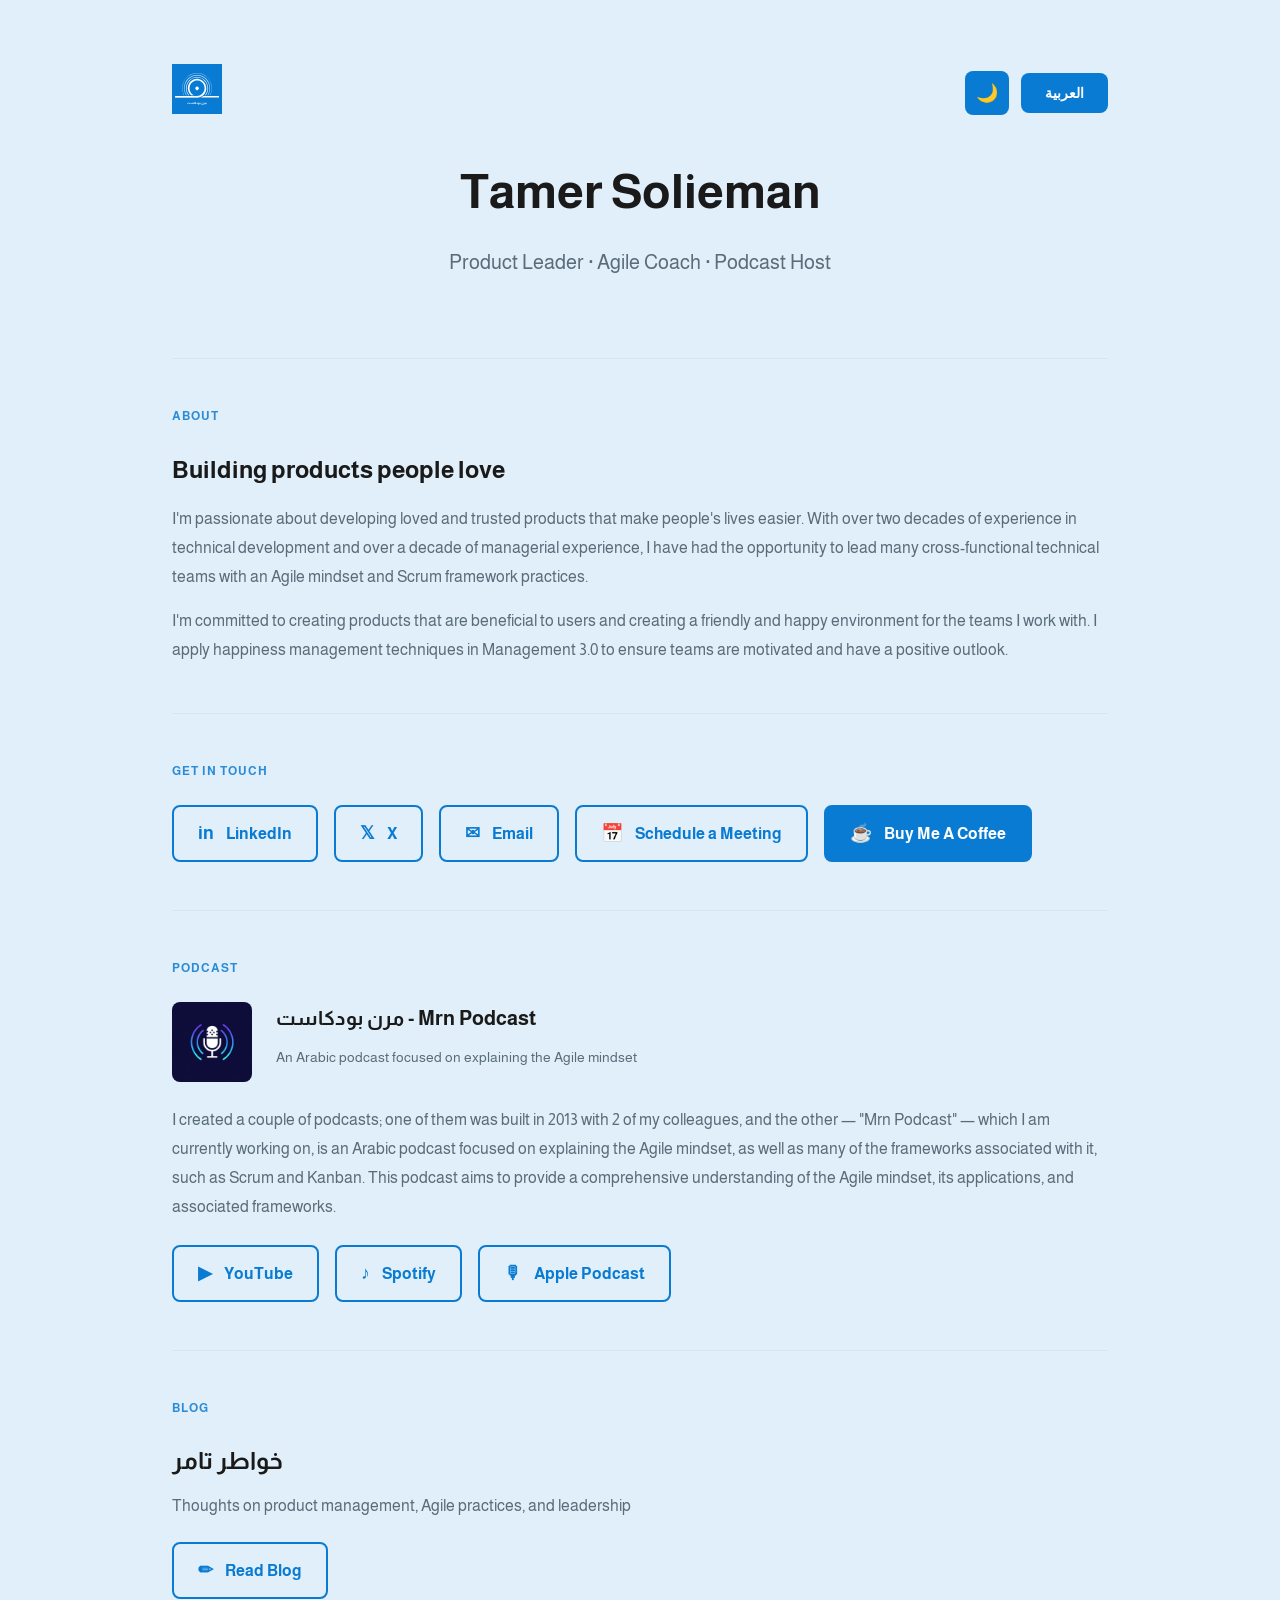
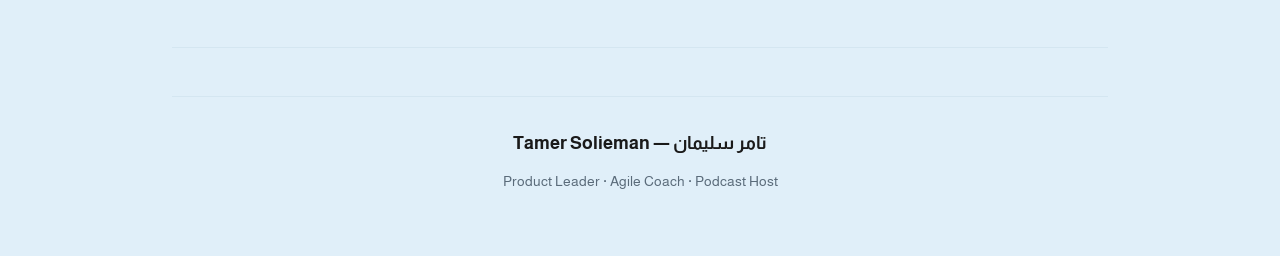
==== commit 42d9ba91: "Upadted styles for better contrast and accessibility, and updated podcast title for better readabili" ====
--- a/index.html
+++ b/index.html
@@ -1,5 +1,5 @@
 <!DOCTYPE html>
-<html lang="en">
+<html id="root" lang="en">
 <head>
     <meta charset="UTF-8">
     <meta name="viewport" content="width=device-width, initial-scale=1.0">
@@ -12,12 +12,28 @@
     <main class="personal-page">
         <!-- Header Section -->
         <section class="header">
-            <div class="logo">
-                <img src="./images/generated-1770490491714.png" alt="Logo">
-            </div>
-            <h1 class="name-en">Tamer Solieman</h1>
-            <h2 class="name-ar">تامر سليمان</h2>
-            <p class="tagline">Product Leader · Agile Coach · Podcast Host</p>
+            <div class="header-top">
+                <div class="logo">
+                    <img src="./images/mrn_logo_blue.svg" alt="Logo">
+                </div>
+                <div class="header-buttons">
+                    <button class="dark-mode-toggle" onclick="toggleDarkMode()" title="Toggle Dark Mode">
+                        <span class="theme-icon" id="themeIcon">🌙</span>
+                    </button>
+                    <button class="language-toggle" onclick="toggleLanguage()" title="Toggle Language">
+                        <span class="toggle-en">العربية</span>
+                        <span class="toggle-ar hidden">English</span>
+                    </button>
+                </div>
+            </div>
+            <h1 class="name">
+                <span class="en-content">Tamer Solieman</span>
+                <span class="ar-content hidden">تامر سليمان</span>
+            </h1>
+            <p class="tagline">
+                <span class="en-content">Product Leader · Agile Coach · Podcast Host</span>
+                <span class="ar-content hidden">قائد منتجات · مدرب أجايل · مضيف بودكاست</span>
+            </p>
         </section>
 
         <!-- Divider -->
@@ -25,14 +41,19 @@
 
         <!-- About Section -->
         <section class="about-section">
-            <h3 class="section-label">ABOUT</h3>
+            <h3 class="section-label">
+                <span class="en-content">ABOUT</span>
+                <span class="ar-content hidden">نبذة عني</span>
+            </h3>
             <div class="about-columns">
-                <div class="about-column">
+                <!-- English Column -->
+                <div class="about-column en-content">
                     <h4 class="about-title">Building products people love</h4>
                     <p class="about-text">I'm passionate about developing loved and trusted products that make people's lives easier. With over two decades of experience in technical development and over a decade of managerial experience, I have had the opportunity to lead many cross-functional technical teams with an Agile mindset and Scrum framework practices.</p>
                     <p class="about-text">I'm committed to creating products that are beneficial to users and creating a friendly and happy environment for the teams I work with. I apply happiness management techniques in Management 3.0 to ensure teams are motivated and have a positive outlook.</p>
                 </div>
-                <div class="about-column about-ar">
+                <!-- Arabic Column -->
+                <div class="about-column about-ar ar-content hidden">
                     <h4 class="about-title">تطوير المنتجات المحبوبة</h4>
                     <p class="about-text">أنا شغوف بتطوير المنتجات المحبوبة والموثوقة التي تجعل حياة الناس أسهل. مع أكثر من عقدين من الخبرة في التطوير التقني وأكثر من عقد من الخبرة الإدارية، أتيحت لي الفرصة لقيادة العديد من الفرق التقنية متعددة التخصصات بعقلية أجايل وممارسات إطار عمل سكرم.</p>
                     <p class="about-text">أنا ملتزم بإنشاء منتجات مفيدة للمستخدمين وخلق بيئة ودية وسعيدة للفرق التي أعمل معها. قمت بتطبيق تقنيات إدارة السعادة Management 3.0 لضمان تحفيز الفرق والحفاظ على نظرة إيجابية.</p>
@@ -45,27 +66,35 @@
 
         <!-- Contact Section -->
         <section class="contact-section">
-            <h3 class="section-label">GET IN TOUCH</h3>
+            <h3 class="section-label">
+                <span class="en-content">GET IN TOUCH</span>
+                <span class="ar-content hidden">تواصل معي</span>
+            </h3>
             <div class="contact-buttons">
                 <a href="#" class="btn btn-secondary">
                     <span class="icon">in</span>
-                    LinkedIn
+                    <span class="en-content">LinkedIn</span>
+                    <span class="ar-content hidden">لينكدإن</span>
                 </a>
                 <a href="#" class="btn btn-secondary">
                     <span class="icon">𝕏</span>
-                    X
+                    <span class="en-content">X</span>
+                    <span class="ar-content hidden">اكس</span>
                 </a>
                 <a href="#" class="btn btn-secondary">
                     <span class="icon">✉</span>
-                    Email
+                    <span class="en-content">Email</span>
+                    <span class="ar-content hidden">بريد إلكتروني</span>
                 </a>
                 <a href="#" class="btn btn-secondary">
                     <span class="icon">📅</span>
-                    Schedule a Meeting
+                    <span class="en-content">Schedule a Meeting</span>
+                    <span class="ar-content hidden">حجز موعد</span>
                 </a>
                 <a href="#" class="btn btn-primary">
                     <span class="icon">☕</span>
-                    Buy Me A Coffee
+                    <span class="en-content">Buy Me A Coffee</span>
+                    <span class="ar-content hidden">اشترِ لي قهوة</span>
                 </a>
             </div>
         </section>
@@ -75,30 +104,41 @@
 
         <!-- Podcast Section -->
         <section class="podcast-section">
-            <h3 class="section-label">PODCAST</h3>
+            <h3 class="section-label">
+                <span class="en-content">PODCAST</span>
+                <span class="ar-content hidden">بودكاست</span>
+            </h3>
             <div class="podcast-header">
                 <img src="./images/generated-1770490557885.png" alt="Mrn Podcast Logo" class="podcast-logo">
                 <div class="podcast-title-group">
-                    <h4 class="podcast-title">Mrn Podcast — مرن بودكاست</h4>
-                    <p class="podcast-subtitle">An Arabic podcast focused on explaining the Agile mindset</p>
+                    <h4 class="podcast-title">مرن بودكاست - Mrn Podcast</h4>
+                    <p class="podcast-subtitle">
+                        <span class="en-content">An Arabic podcast focused on explaining the Agile mindset</span>
+                        <span class="ar-content hidden">بودكاست عربي يركز على شرح منهجية الأجايل</span>
+                    </p>
                 </div>
             </div>
             <div class="podcast-description">
-                <p class="podcast-text">I created a couple of podcasts; one of them was built in 2013 with 2 of my colleagues, and the other — "Mrn Podcast" — which I am currently working on, is an Arabic podcast focused on explaining the Agile mindset, as well as many of the frameworks associated with it, such as Scrum and Kanban. This podcast aims to provide a comprehensive understanding of the Agile mindset, its applications, and associated frameworks.</p>
-                <p class="podcast-text podcast-text-ar">كما أني أساس بعض البودكاستات، أحدها تم إنشاؤه في عام 2013 مع اثنين من زملائي، والآخر — "مرن بودكاست" — الذي أعمل عليه حاليًا، هو بودكاست عربي يركز على شرح منهجية الإدارة الرشيقة للمشاريع (أجايل)، بالإضافة إلى العديد من الأطر المرتبطة بها مثل سكرم وكانبان.</p>
+                <!-- English Description -->
+                <p class="podcast-text en-content">I created a couple of podcasts; one of them was built in 2013 with 2 of my colleagues, and the other — "Mrn Podcast" — which I am currently working on, is an Arabic podcast focused on explaining the Agile mindset, as well as many of the frameworks associated with it, such as Scrum and Kanban. This podcast aims to provide a comprehensive understanding of the Agile mindset, its applications, and associated frameworks.</p>
+                <!-- Arabic Description -->
+                <p class="podcast-text ar-content hidden">كما أني أساس بعض البودكاستات، أحدها تم إنشاؤه في عام 2013 مع اثنين من زملائي، والآخر — "مرن بودكاست" — الذي أعمل عليه حاليًا، هو بودكاست عربي يركز على شرح منهجية الإدارة الرشيقة للمشاريع (أجايل)، بالإضافة إلى العديد من الأطر المرتبطة بها مثل سكرم وكانبان.</p>
             </div>
             <div class="podcast-platforms">
                 <a href="#" class="btn btn-secondary">
                     <span class="icon">▶</span>
-                    YouTube
+                    <span class="en-content">YouTube</span>
+                    <span class="ar-content hidden">يوتيوب</span>
                 </a>
                 <a href="#" class="btn btn-secondary">
                     <span class="icon">♪</span>
-                    Spotify
+                    <span class="en-content">Spotify</span>
+                    <span class="ar-content hidden">سبوتيفاي</span>
                 </a>
                 <a href="#" class="btn btn-secondary">
                     <span class="icon">🎙</span>
-                    Apple Podcast
+                    <span class="en-content">Apple Podcast</span>
+                    <span class="ar-content hidden">أبل بودكاست</span>
                 </a>
             </div>
         </section>
@@ -108,20 +148,147 @@
 
         <!-- Blog Section -->
         <section class="blog-section">
-            <h3 class="section-label">BLOG</h3>
+            <h3 class="section-label">
+                <span class="en-content">BLOG</span>
+                <span class="ar-content hidden">المدونة</span>
+            </h3>
             <h4 class="blog-title">خواطر تامر</h4>
-            <p class="blog-desc">Thoughts on product management, Agile practices, and leadership</p>
+            <p class="blog-desc">
+                <span class="en-content">Thoughts on product management, Agile practices, and leadership</span>
+                <span class="ar-content hidden">أفكار حول إدارة المنتجات والممارسات الرشيقة والقيادة</span>
+            </p>
             <a href="#" class="btn btn-secondary">
                 <span class="icon">✏</span>
-                Read Blog
+                <span class="en-content">Read Blog</span>
+                <span class="ar-content hidden">اقرأ المدونة</span>
             </a>
         </section>
+
+        <!-- Divider -->
+        <div class="divider"></div>
 
         <!-- Footer -->
         <footer class="footer">
             <p class="footer-text">Tamer Solieman — تامر سليمان</p>
-            <p class="footer-copy">Product Leader · Agile Coach · Podcast Host</p>
+            <p class="footer-copy">
+                <span class="en-content">Product Leader · Agile Coach · Podcast Host</span>
+                <span class="ar-content hidden">قائد منتجات · مدرب أجايل · مضيف بودكاست</span>
+            </p>
         </footer>
     </main>
+
+    <script>
+        /**
+         * Toggle between light and dark mode
+         * Uses colors from the MRN logo: #0A7BD2 (blue) and #FFFFFF (white)
+         */
+        function toggleDarkMode() {
+            const root = document.documentElement;
+            const themeIcon = document.getElementById('themeIcon');
+            const isDarkMode = root.getAttribute('data-theme') === 'dark';
+
+            if (isDarkMode) {
+                // Switch to light mode
+                root.removeAttribute('data-theme');
+                themeIcon.textContent = '🌙';
+                localStorage.setItem('theme', 'light');
+            } else {
+                // Switch to dark mode
+                root.setAttribute('data-theme', 'dark');
+                themeIcon.textContent = '☀️';
+                localStorage.setItem('theme', 'dark');
+            }
+        }
+
+        /**
+         * Initialize dark mode preference on page load
+         */
+        function initializeDarkMode() {
+            const root = document.documentElement;
+            const themeIcon = document.getElementById('themeIcon');
+            const savedTheme = localStorage.getItem('theme') || 'light';
+
+            if (savedTheme === 'dark') {
+                root.setAttribute('data-theme', 'dark');
+                themeIcon.textContent = '☀️';
+            } else {
+                root.removeAttribute('data-theme');
+                themeIcon.textContent = '🌙';
+            }
+        }
+
+        /**
+         * Toggle between English and Arabic languages
+         */
+        function toggleLanguage() {
+            const root = document.getElementById('root');
+            const enElements = document.querySelectorAll('.en-content');
+            const arElements = document.querySelectorAll('.ar-content');
+            const toggleEn = document.querySelector('.toggle-en');
+            const toggleAr = document.querySelector('.toggle-ar');
+
+            if (root.lang === 'en') {
+                // Switch to Arabic
+                root.lang = 'ar';
+                document.documentElement.dir = 'rtl';
+                enElements.forEach(el => el.classList.add('hidden'));
+                arElements.forEach(el => el.classList.remove('hidden'));
+                toggleEn.classList.add('hidden');
+                toggleAr.classList.remove('hidden');
+                localStorage.setItem('preferredLanguage', 'ar');
+            } else {
+                // Switch to English
+                root.lang = 'en';
+                document.documentElement.dir = 'ltr';
+                enElements.forEach(el => el.classList.remove('hidden'));
+                arElements.forEach(el => el.classList.add('hidden'));
+                toggleEn.classList.remove('hidden');
+                toggleAr.classList.add('hidden');
+                localStorage.setItem('preferredLanguage', 'en');
+            }
+        }
+
+        /**
+         * Initialize language preference on page load
+         */
+        function initializeLanguage() {
+            const root = document.getElementById('root');
+            const savedLang = localStorage.getItem('preferredLanguage') || 'en';
+            const enElements = document.querySelectorAll('.en-content');
+            const arElements = document.querySelectorAll('.ar-content');
+            const toggleEn = document.querySelector('.toggle-en');
+            const toggleAr = document.querySelector('.toggle-ar');
+
+            root.lang = savedLang;
+            document.documentElement.dir = savedLang === 'ar' ? 'rtl' : 'ltr';
+
+            if (savedLang === 'ar') {
+                enElements.forEach(el => el.classList.add('hidden'));
+                arElements.forEach(el => el.classList.remove('hidden'));
+                toggleEn.classList.add('hidden');
+                toggleAr.classList.remove('hidden');
+            } else {
+                enElements.forEach(el => el.classList.remove('hidden'));
+                arElements.forEach(el => el.classList.add('hidden'));
+                toggleEn.classList.remove('hidden');
+                toggleAr.classList.add('hidden');
+            }
+        }
+
+        /**
+         * Initialize all settings on page load
+         */
+        function initializeAll() {
+            initializeDarkMode();
+            initializeLanguage();
+        }
+
+        // Initialize on page load
+        if (document.readyState === 'loading') {
+            document.addEventListener('DOMContentLoaded', initializeAll);
+        } else {
+            initializeAll();
+        }
+    </script>
 </body>
-</html>+</html>
--- a/styles.css
+++ b/styles.css
@@ -1,424 +1,579 @@
-/* Reset and Base Styles */
+/* ========================================
+   FONT IMPORTS
+   ======================================== */
+@import url('https://fonts.googleapis.com/css2?family=Almarai:wght@300;400;700;800&display=swap');
+
+/* ========================================
+   GLOBAL RESET & VARIABLES
+   ======================================== */
+:root {
+    /* Primary Brand Color */
+    --primary-color: #0A7BD2;
+    --logo-blue: #0A7BD2;
+    --logo-white: #FFFFFF;
+
+    /* Supporting Colors - Blue Spectrum */
+    --accent-2: #2B8BD7;
+    --accent-3: #84BDE8;
+    --accent-4: #A3CDEE;
+
+    /* Light Mode */
+    --secondary-color: #f0f4f9;
+    --text-primary: #1a1a1a;
+    --text-secondary: #5a6b7a;
+    --border-color: #d4e6f1;
+    --bg-primary: #E0EFF9;
+    --bg-secondary: #f0f4f9;
+
+    /* Dark Mode Colors - Blue Spectrum */
+    --dark-bg-primary: #051f3c;
+    --dark-bg-secondary: #0f3d5c;
+    --dark-text-primary: #f5f9ff;
+    --dark-text-secondary: #b8cfe0;
+    --dark-border-color: #1a5a8a;
+
+    /* Spacing */
+    --spacing-xs: 8px;
+    --spacing-sm: 12px;
+    --spacing-md: 16px;
+    --spacing-lg: 24px;
+    --spacing-xl: 32px;
+    --spacing-2xl: 48px;
+    --transition-duration: 0.3s;
+    --border-radius: 8px;
+
+    /* Fonts - Almarai for both English and Arabic */
+    --font-family: 'Almarai', -apple-system, BlinkMacSystemFont, 'Segoe UI', 'Roboto', 'Helvetica', 'Arial', sans-serif;
+}
+
 * {
     margin: 0;
     padding: 0;
     box-sizing: border-box;
 }
 
-:root {
-    /* Colors */
-    --bg-primary: #0A0E1A;
-    --bg-secondary: #111827;
-    --text-primary: #FFFFFF;
-    --text-secondary: #8A94A6;
-    --accent: #4ECDC4;
-    --dark-text: #1A2035;
-    --divider: #1A2035;
-    --light-text: #2D3748;
-    --lighter-text: #4A5568;
-
-    /* Fonts */
-    --font-outfit: 'Outfit', -apple-system, BlinkMacSystemFont, 'Segoe UI', sans-serif;
-    --font-inter: 'Inter', -apple-system, BlinkMacSystemFont, 'Segoe UI', sans-serif;
-
-    /* Spacing */
-    --section-padding-v: 60px;
-    --section-padding-h: 120px;
-    --gap-large: 60px;
-    --gap-medium: 40px;
-    --gap-small: 24px;
-    --gap-xs: 16px;
-    --gap-mini: 8px;
-
-    /* Border Radius */
-    --radius-md: 8px;
-    --radius-lg: 16px;
-    --radius-xl: 60px;
-}
-
-html, body {
-    margin: 0;
-    padding: 0;
+html {
+    scroll-behavior: smooth;
+    font-size: 16px;
+}
+
+body {
+    font-family: var(--font-family);
     background-color: var(--bg-primary);
     color: var(--text-primary);
-    font-family: var(--font-inter);
     line-height: 1.6;
-}
-
-body {
     overflow-x: hidden;
-}
-
-a {
-    text-decoration: none;
-    color: inherit;
-}
-
-/* Personal Page Container */
+    transition: background-color var(--transition-duration) ease, color var(--transition-duration) ease;
+    min-height: 100vh;
+}
+
+html {
+    background-color: var(--bg-primary);
+    transition: background-color var(--transition-duration) ease;
+}
+
+/* Dark mode styles */
+html[data-theme="dark"] {
+    --bg-primary: var(--dark-bg-primary);
+    --bg-secondary: var(--dark-bg-secondary);
+    --text-primary: var(--dark-text-primary);
+    --text-secondary: var(--dark-text-secondary);
+    --border-color: var(--dark-border-color);
+    --secondary-color: var(--dark-bg-secondary);
+    background-color: var(--dark-bg-primary);
+}
+
+/* ========================================
+   UTILITY CLASSES
+   ======================================== */
+.hidden {
+    display: none !important;
+}
+
+html[lang="ar"] {
+    direction: rtl;
+    text-align: right;
+}
+
+html[lang="en"] {
+    direction: ltr;
+    text-align: left;
+}
+
+/* ========================================
+   MAIN PAGE CONTAINER
+   ======================================== */
 .personal-page {
-    width: 100%;
+    max-width: 1000px;
+    margin: 0 auto;
+    padding: var(--spacing-xl);
     background-color: var(--bg-primary);
-    display: flex;
-    flex-direction: column;
-}
-
-/* Header Section */
+    color: var(--text-primary);
+    transition: background-color var(--transition-duration) ease, color var(--transition-duration) ease;
+    min-height: 100vh;
+}
+
+/* ========================================
+   HEADER SECTION
+   ======================================== */
 .header {
-    width: 100%;
     display: flex;
     flex-direction: column;
     align-items: center;
-    background: radial-gradient(circle at center 40%, #0F2B4A, #0A0E1A 100%);
-    padding: var(--section-padding-v) var(--section-padding-h);
-    gap: var(--gap-small);
+    text-align: center;
+    margin-bottom: var(--spacing-2xl);
+    padding: var(--spacing-xl) 0;
+    color: var(--text-primary);
+    transition: color var(--transition-duration) ease;
+}
+
+.header-top {
+    display: flex;
+    justify-content: space-between;
+    align-items: center;
+    width: 100%;
+    margin-bottom: var(--spacing-xl);
 }
 
 .logo {
-    width: 120px;
-    height: 120px;
-    border-radius: var(--radius-xl);
-    overflow: hidden;
+    flex: 1;
+    text-align: left;
+}
+
+html[lang="ar"] .logo {
+    text-align: right;
+}
+
+.logo img {
+    height: 50px;
+    width: auto;
+    object-fit: contain;
+}
+
+.header-buttons {
+    display: flex;
+    gap: var(--spacing-sm);
+    align-items: center;
+}
+
+.dark-mode-toggle {
+    padding: var(--spacing-sm) var(--spacing-md);
+    background-color: var(--primary-color);
+    color: white;
+    border: none;
+    border-radius: var(--border-radius);
+    font-size: 18px;
+    font-weight: 600;
+    cursor: pointer;
+    transition: all var(--transition-duration) ease;
+    white-space: nowrap;
     display: flex;
     align-items: center;
     justify-content: center;
-}
-
-.logo img {
-    width: 100%;
-    height: 100%;
-    object-fit: cover;
-    display: block;
-}
-
-.name-en {
-    font-family: var(--font-outfit);
+    width: 44px;
+    height: 44px;
+}
+
+html[data-theme="dark"] .dark-mode-toggle {
+    background-color: var(--logo-white);
+    color: var(--dark-bg-primary);
+}
+
+.dark-mode-toggle:hover {
+    transform: translateY(-2px);
+}
+
+.dark-mode-toggle:active {
+    transform: translateY(0);
+}
+
+.language-toggle {
+    padding: var(--spacing-sm) var(--spacing-lg);
+    background-color: var(--primary-color);
+    color: white;
+    border: none;
+    border-radius: var(--border-radius);
+    font-size: 14px;
+    font-weight: 600;
+    cursor: pointer;
+    transition: all var(--transition-duration) ease;
+    white-space: nowrap;
+}
+
+html[data-theme="dark"] .language-toggle {
+    background-color: var(--logo-white);
+    color: var(--dark-bg-primary);
+}
+
+.language-toggle:hover {
+    background-color: #2B8BD7;
+    transform: translateY(-2px);
+}
+
+html[data-theme="dark"] .language-toggle:hover {
+    background-color: #c5e0f0;
+    color: #051f3c;
+}
+
+.language-toggle:active {
+    transform: translateY(0);
+}
+
+.name {
     font-size: 48px;
-    font-weight: 800;
-    letter-spacing: -1px;
-    margin: 0;
-    text-align: center;
-}
-
-.name-ar {
-    font-family: var(--font-inter);
-    font-size: 28px;
-    font-weight: 300;
-    letter-spacing: 1px;
-    color: var(--accent);
-    margin: 0;
-    text-align: center;
+    font-weight: 700;
+    margin-bottom: var(--spacing-md);
+    color: var(--text-primary);
 }
 
 .tagline {
-    font-family: var(--font-inter);
-    font-size: 16px;
-    font-weight: 400;
+    font-size: 20px;
     color: var(--text-secondary);
-    margin: 0;
-    text-align: center;
-}
-
-/* Divider */
+    font-weight: 500;
+}
+
+/* ========================================
+   DIVIDER
+   ======================================== */
 .divider {
-    width: 100%;
     height: 1px;
-    background-color: var(--divider);
-    padding: 0 var(--section-padding-h);
-    display: flex;
-    align-items: center;
-    justify-content: center;
-}
-
-.divider::before {
-    content: '';
-    width: calc(100% - 2 * var(--section-padding-h));
-    height: 1px;
-    background-color: var(--divider);
-}
-
-/* About Section */
-.about-section {
-    width: 100%;
-    display: flex;
-    flex-direction: column;
-    padding: var(--section-padding-v) var(--section-padding-h);
-    gap: var(--gap-medium);
-}
-
+    background-color: var(--border-color);
+    margin: var(--spacing-2xl) 0;
+    transition: background-color var(--transition-duration) ease;
+}
+
+/* ========================================
+   SECTION STYLES
+   ======================================== */
 .section-label {
-    font-family: var(--font-outfit);
     font-size: 12px;
     font-weight: 700;
-    letter-spacing: 3px;
-    color: var(--accent);
-    margin: 0;
     text-transform: uppercase;
+    letter-spacing: 1px;
+    color: var(--accent-2);
+    margin-bottom: var(--spacing-lg);
+    display: block;
+}
+
+html[lang="ar"] .section-label {
+    text-transform: none;
+    letter-spacing: normal;
+}
+
+/* ========================================
+   ABOUT SECTION
+   ======================================== */
+.about-section {
+    margin-bottom: var(--spacing-2xl);
+    color: var(--text-primary);
+    transition: color var(--transition-duration) ease;
 }
 
 .about-columns {
     display: grid;
-    grid-template-columns: 1fr 1fr;
-    gap: var(--gap-large);
+    grid-template-columns: 1fr;
+    gap: var(--spacing-xl);
 }
 
 .about-column {
     display: flex;
     flex-direction: column;
-    gap: var(--gap-small);
-}
-
-.about-column.about-ar {
+    gap: var(--spacing-md);
+}
+
+.about-title {
+    font-size: 24px;
+    font-weight: 700;
+    color: var(--text-primary);
+}
+
+.about-text {
+    font-size: 16px;
+    color: var(--text-secondary);
+    line-height: 1.8;
+}
+
+html[lang="ar"] .about-text {
+    line-height: 1.9;
+}
+
+.about-ar {
     text-align: right;
-    direction: rtl;
-}
-
-.about-title {
-    font-family: var(--font-outfit);
-    font-size: 28px;
+}
+
+html[lang="en"] .about-ar {
+    display: none !important;
+}
+
+html[lang="ar"] .about-column:not(.about-ar) {
+    display: none !important;
+}
+
+/* ========================================
+   CONTACT SECTION
+   ======================================== */
+.contact-section {
+    margin-bottom: var(--spacing-2xl);
+    color: var(--text-primary);
+    transition: color var(--transition-duration) ease;
+}
+
+.contact-buttons {
+    display: flex;
+    flex-wrap: wrap;
+    gap: var(--spacing-md);
+}
+
+/* ========================================
+   PODCAST SECTION
+   ======================================== */
+.podcast-section {
+    margin-bottom: var(--spacing-2xl);
+    color: var(--text-primary);
+    transition: color var(--transition-duration) ease;
+}
+
+.podcast-header {
+    display: flex;
+    gap: var(--spacing-lg);
+    align-items: flex-start;
+    margin-bottom: var(--spacing-lg);
+}
+
+html[lang="ar"] .podcast-header {
+    flex-direction: row-reverse;
+}
+
+.podcast-logo {
+    width: 80px;
+    height: 80px;
+    border-radius: 8px;
+    object-fit: cover;
+    flex-shrink: 0;
+}
+
+.podcast-title-group {
+    display: flex;
+    flex-direction: column;
+    gap: var(--spacing-sm);
+}
+
+.podcast-title {
+    font-size: 20px;
     font-weight: 700;
-    letter-spacing: -0.5px;
-    color: var(--text-primary);
-    margin: 0;
-}
-
-.about-text {
-    font-family: var(--font-inter);
-    font-size: 15px;
-    font-weight: 400;
+    color: var(--text-primary);
+}
+
+.podcast-subtitle {
+    font-size: 14px;
     color: var(--text-secondary);
-    line-height: 1.7;
-    margin: 0;
-}
-
-/* Contact Section */
-.contact-section {
-    width: 100%;
-    display: flex;
-    flex-direction: column;
-    align-items: center;
-    padding: var(--section-padding-v) var(--section-padding-h);
-    gap: var(--gap-medium);
-}
-
-.contact-buttons {
-    display: flex;
-    flex-direction: column;
-    gap: var(--gap-xs);
-    align-items: center;
-}
-
-/* Buttons */
+}
+
+.podcast-description {
+    margin-bottom: var(--spacing-lg);
+}
+
+.podcast-text {
+    font-size: 16px;
+    color: var(--text-secondary);
+    line-height: 1.8;
+    margin-bottom: var(--spacing-md);
+}
+
+html[lang="ar"] .podcast-text {
+    line-height: 1.9;
+}
+
+.podcast-text-ar {
+    text-align: right;
+}
+
+.podcast-platforms {
+    display: flex;
+    flex-wrap: wrap;
+    gap: var(--spacing-md);
+}
+
+/* ========================================
+   BLOG SECTION
+   ======================================== */
+.blog-section {
+    margin-bottom: var(--spacing-2xl);
+    color: var(--text-primary);
+    transition: color var(--transition-duration) ease;
+}
+
+.blog-title {
+    font-size: 24px;
+    font-weight: 700;
+    color: var(--text-primary);
+    margin-bottom: var(--spacing-sm);
+}
+
+.blog-desc {
+    font-size: 16px;
+    color: var(--text-secondary);
+    margin-bottom: var(--spacing-lg);
+}
+
+/* ========================================
+   BUTTONS
+   ======================================== */
 .btn {
     display: inline-flex;
     align-items: center;
-    gap: var(--gap-xs);
-    padding: 14px 28px;
-    border-radius: var(--radius-md);
-    font-family: var(--font-inter);
+    gap: var(--spacing-sm);
+    padding: var(--spacing-sm) var(--spacing-lg);
+    border: 2px solid var(--border-color);
+    background-color: var(--bg-primary);
+    color: var(--text-primary);
+    text-decoration: none;
+    border-radius: var(--border-radius);
+    font-size: 16px;
+    font-weight: 600;
+    cursor: pointer;
+    transition: all var(--transition-duration) ease;
+}
+
+.btn:hover {
+    transform: translateY(-2px);
+    box-shadow: 0 4px 12px rgba(0, 0, 0, 0.1);
+}
+
+html[data-theme="dark"] .btn:hover {
+    box-shadow: 0 4px 12px rgba(255, 255, 255, 0.2);
+}
+
+.btn:active {
+    transform: translateY(0);
+}
+
+.btn-secondary {
+    border-color: var(--primary-color);
+    color: var(--primary-color);
+}
+
+html[data-theme="dark"] .btn-secondary {
+    border-color: var(--logo-white);
+    color: var(--logo-white);
+}
+
+.btn-secondary:hover {
+    background-color: var(--primary-color);
+    color: white;
+}
+
+html[data-theme="dark"] .btn-secondary:hover {
+    background-color: var(--logo-white);
+    color: var(--dark-bg-primary);
+}
+
+.btn-primary {
+    background-color: var(--primary-color);
+    color: white;
+    border-color: var(--primary-color);
+}
+
+html[data-theme="dark"] .btn-primary {
+    background-color: var(--logo-white);
+    color: var(--dark-bg-primary);
+    border-color: var(--logo-white);
+}
+
+.btn-primary:hover {
+    background-color: #2B8BD7;
+    border-color: #2B8BD7;
+}
+
+html[data-theme="dark"] .btn-primary:hover {
+    background-color: #c5e0f0;
+    border-color: #c5e0f0;
+    color: #051f3c;
+}
+
+.icon {
+    font-size: 18px;
+    font-weight: 600;
+}
+
+/* ========================================
+   FOOTER
+   ======================================== */
+.footer {
+    text-align: center;
+    padding: var(--spacing-xl) 0;
+    margin-top: var(--spacing-2xl);
+    border-top: 1px solid var(--border-color);
+    color: var(--text-primary);
+    transition: color var(--transition-duration) ease, border-color var(--transition-duration) ease;
+}
+
+.footer-text {
+    font-size: 18px;
+    font-weight: 700;
+    color: var(--text-primary);
+    margin-bottom: var(--spacing-sm);
+}
+
+.footer-copy {
     font-size: 14px;
-    font-weight: 500;
-    transition: all 0.3s ease;
-    cursor: pointer;
-    border: none;
-    white-space: nowrap;
-}
-
-.btn-secondary {
-    background-color: var(--bg-secondary);
-    color: var(--text-primary);
-}
-
-.btn-secondary:hover {
-    background-color: #1F2937;
-    transform: translateY(-2px);
-}
-
-.btn-primary {
-    background-color: var(--accent);
-    color: var(--dark-text);
-    font-weight: 600;
-}
-
-.btn-primary:hover {
-    background-color: #3DB8B0;
-    transform: translateY(-2px);
-}
-
-.icon {
-    display: inline-flex;
-    align-items: center;
-    justify-content: center;
-    width: 18px;
-    height: 18px;
-    font-size: 12px;
-}
-
-/* Podcast Section */
-.podcast-section {
-    width: 100%;
-    display: flex;
-    flex-direction: column;
-    padding: var(--section-padding-v) var(--section-padding-h);
-    gap: var(--gap-medium);
-}
-
-.podcast-header {
-    display: flex;
-    gap: var(--gap-large);
-    align-items: flex-start;
-}
-
-.podcast-logo {
-    width: 80px;
-    height: 80px;
-    border-radius: var(--radius-lg);
-    flex-shrink: 0;
-    object-fit: cover;
-}
-
-.podcast-title-group {
-    display: flex;
-    flex-direction: column;
-    gap: var(--gap-mini);
-}
-
-.podcast-title {
-    font-family: var(--font-outfit);
-    font-size: 28px;
-    font-weight: 700;
-    letter-spacing: -0.5px;
-    color: var(--text-primary);
-    margin: 0;
-}
-
-.podcast-subtitle {
-    font-family: var(--font-inter);
-    font-size: 15px;
-    font-weight: 400;
     color: var(--text-secondary);
-    margin: 0;
-}
-
-.podcast-description {
-    display: flex;
-    flex-direction: column;
-    gap: var(--gap-large);
-}
-
-.podcast-text {
-    font-family: var(--font-inter);
-    font-size: 15px;
-    font-weight: 400;
-    color: var(--text-secondary);
-    line-height: 1.7;
-    margin: 0;
-}
-
-.podcast-text-ar {
+}
+
+html[lang="ar"] .footer {
     text-align: right;
-    direction: rtl;
-}
-
-.podcast-platforms {
-    display: flex;
-    gap: var(--gap-xs);
-    justify-content: center;
-    flex-wrap: wrap;
-}
-
-/* Blog Section */
-.blog-section {
-    width: 100%;
-    display: flex;
-    flex-direction: column;
-    align-items: center;
-    padding: 40px var(--section-padding-h);
-    gap: var(--gap-small);
-}
-
-.blog-title {
-    font-family: var(--font-inter);
-    font-size: 24px;
-    font-weight: 700;
-    color: var(--text-primary);
-    margin: 0;
-    text-align: center;
-}
-
-.blog-desc {
-    font-family: var(--font-inter);
-    font-size: 15px;
-    font-weight: 400;
-    color: var(--text-secondary);
-    margin: 0;
-    text-align: center;
-}
-
-/* Footer */
-.footer {
-    width: 100%;
-    background-color: #070B14;
-    display: flex;
-    flex-direction: column;
-    align-items: center;
-    padding: 40px var(--section-padding-h);
-    gap: var(--gap-xs);
-}
-
-.footer-text {
-    font-family: var(--font-inter);
-    font-size: 14px;
-    font-weight: 400;
-    color: var(--lighter-text);
-    margin: 0;
-    text-align: center;
-}
-
-.footer-copy {
-    font-family: var(--font-inter);
-    font-size: 12px;
-    font-weight: 400;
-    color: var(--light-text);
-    margin: 0;
-    text-align: center;
-}
-
-/* Responsive Design */
+}
+
+/* ========================================
+   RESPONSIVE DESIGN - Tablet
+   ======================================== */
 @media (max-width: 768px) {
-    :root {
-        --section-padding-v: 40px;
-        --section-padding-h: 24px;
-        --gap-large: 40px;
+    .personal-page {
+        padding: var(--spacing-lg);
     }
 
     .header {
-        padding: var(--section-padding-v) var(--section-padding-h);
-        gap: 16px;
-    }
-
-    .name-en {
+        margin-bottom: var(--spacing-xl);
+        padding: var(--spacing-lg) 0;
+    }
+
+    .header-top {
+        margin-bottom: var(--spacing-lg);
+    }
+
+    .name {
         font-size: 36px;
     }
 
-    .name-ar {
-        font-size: 24px;
-    }
-
     .tagline {
-        font-size: 14px;
-    }
-
-    .about-columns {
-        grid-template-columns: 1fr;
-        gap: var(--gap-large);
-    }
-
-    .about-title {
-        font-size: 24px;
-    }
-
-    .about-text {
-        font-size: 14px;
+        font-size: 18px;
+    }
+
+    .divider {
+        margin: var(--spacing-xl) 0;
+    }
+
+    .about-title,
+    .podcast-title,
+    .blog-title {
+        font-size: 20px;
+    }
+
+    .about-text,
+    .podcast-text,
+    .podcast-subtitle,
+    .blog-desc {
+        font-size: 15px;
+    }
+
+    .contact-buttons,
+    .podcast-platforms {
+        flex-direction: column;
+    }
+
+    .btn {
+        width: 100%;
+        justify-content: center;
     }
 
     .podcast-header {
@@ -427,60 +582,161 @@
         text-align: center;
     }
 
+    html[lang="ar"] .podcast-header {
+        flex-direction: column;
+        text-align: right;
+    }
+
+    .podcast-logo {
+        width: 100px;
+        height: 100px;
+    }
+
     .podcast-title-group {
-        align-items: center;
-    }
-
-    .podcast-text-ar {
         text-align: center;
-        direction: ltr;
-    }
-
+    }
+
+    html[lang="ar"] .podcast-title-group {
+        text-align: right;
+    }
+}
+
+/* ========================================
+   RESPONSIVE DESIGN - Mobile
+   ======================================== */
+@media (max-width: 480px) {
+    :root {
+        font-size: 14px;
+    }
+
+    .personal-page {
+        padding: var(--spacing-md);
+    }
+
+    .header {
+        margin-bottom: var(--spacing-lg);
+        padding: var(--spacing-md) 0;
+    }
+
+    .header-top {
+        margin-bottom: var(--spacing-md);
+    }
+
+    .logo img {
+        height: 40px;
+    }
+
+    .language-toggle {
+        padding: var(--spacing-xs) var(--spacing-md);
+        font-size: 12px;
+    }
+
+    .name {
+        font-size: 28px;
+        margin-bottom: var(--spacing-sm);
+    }
+
+    .tagline {
+        font-size: 16px;
+    }
+
+    .section-label {
+        font-size: 11px;
+        margin-bottom: var(--spacing-md);
+    }
+
+    .about-title,
+    .podcast-title,
+    .blog-title {
+        font-size: 18px;
+    }
+
+    .about-text,
+    .podcast-text,
+    .podcast-subtitle,
+    .blog-desc {
+        font-size: 14px;
+        line-height: 1.6;
+    }
+
+    .contact-buttons,
     .podcast-platforms {
-        justify-content: center;
-    }
-
-    .contact-buttons {
-        width: 100%;
+        flex-direction: column;
+        gap: var(--spacing-sm);
     }
 
     .btn {
         width: 100%;
+        padding: var(--spacing-sm) var(--spacing-md);
+        font-size: 14px;
         justify-content: center;
     }
-}
-
-@media (max-width: 480px) {
-    :root {
-        --section-padding-h: 16px;
-    }
-
-    .name-en {
-        font-size: 28px;
-    }
-
-    .name-ar {
-        font-size: 20px;
-    }
-
-    .about-title {
-        font-size: 20px;
-    }
-
-    .about-text,
-    .podcast-text {
-        font-size: 13px;
-    }
-
-    .podcast-title {
-        font-size: 24px;
-    }
-
-    .btn {
-        font-size: 13px;
-        padding: 12px 24px;
-    }
-}
-
-/* Font Imports */
-@import url('https://fonts.googleapis.com/css2?family=Inter:wght@300;400;500;600;700&family=Outfit:wght@300;400;700;800&display=swap');
+
+    .divider {
+        margin: var(--spacing-lg) 0;
+    }
+
+    .podcast-logo {
+        width: 80px;
+        height: 80px;
+    }
+
+    .footer {
+        margin-top: var(--spacing-lg);
+        padding: var(--spacing-lg) 0;
+    }
+
+    .footer-text {
+        font-size: 16px;
+    }
+
+    .footer-copy {
+        font-size: 12px;
+    }
+}
+
+/* ========================================
+   ACCESSIBILITY
+   ======================================== */
+@media (prefers-reduced-motion: reduce) {
+    * {
+        animation-duration: 0.01ms !important;
+        animation-iteration-count: 1 !important;
+        transition-duration: 0.01ms !important;
+    }
+}
+
+
+/* ========================================
+   FOCUS & OUTLINE FOR ACCESSIBILITY
+   ======================================== */
+a:focus,
+button:focus {
+    outline: 2px solid var(--accent-3);
+    outline-offset: 2px;
+}
+
+html[data-theme="dark"] a:focus,
+html[data-theme="dark"] button:focus {
+    outline: 2px solid var(--accent-4);
+    outline-offset: 2px;
+}
+
+/* ========================================
+   ANIMATIONS
+   ======================================== */
+@keyframes fadeIn {
+    from {
+        opacity: 0;
+        transform: translateY(10px);
+    }
+    to {
+        opacity: 1;
+        transform: translateY(0);
+    }
+}
+
+.btn,
+.section-label {
+    animation: fadeIn 0.5s ease;
+}
